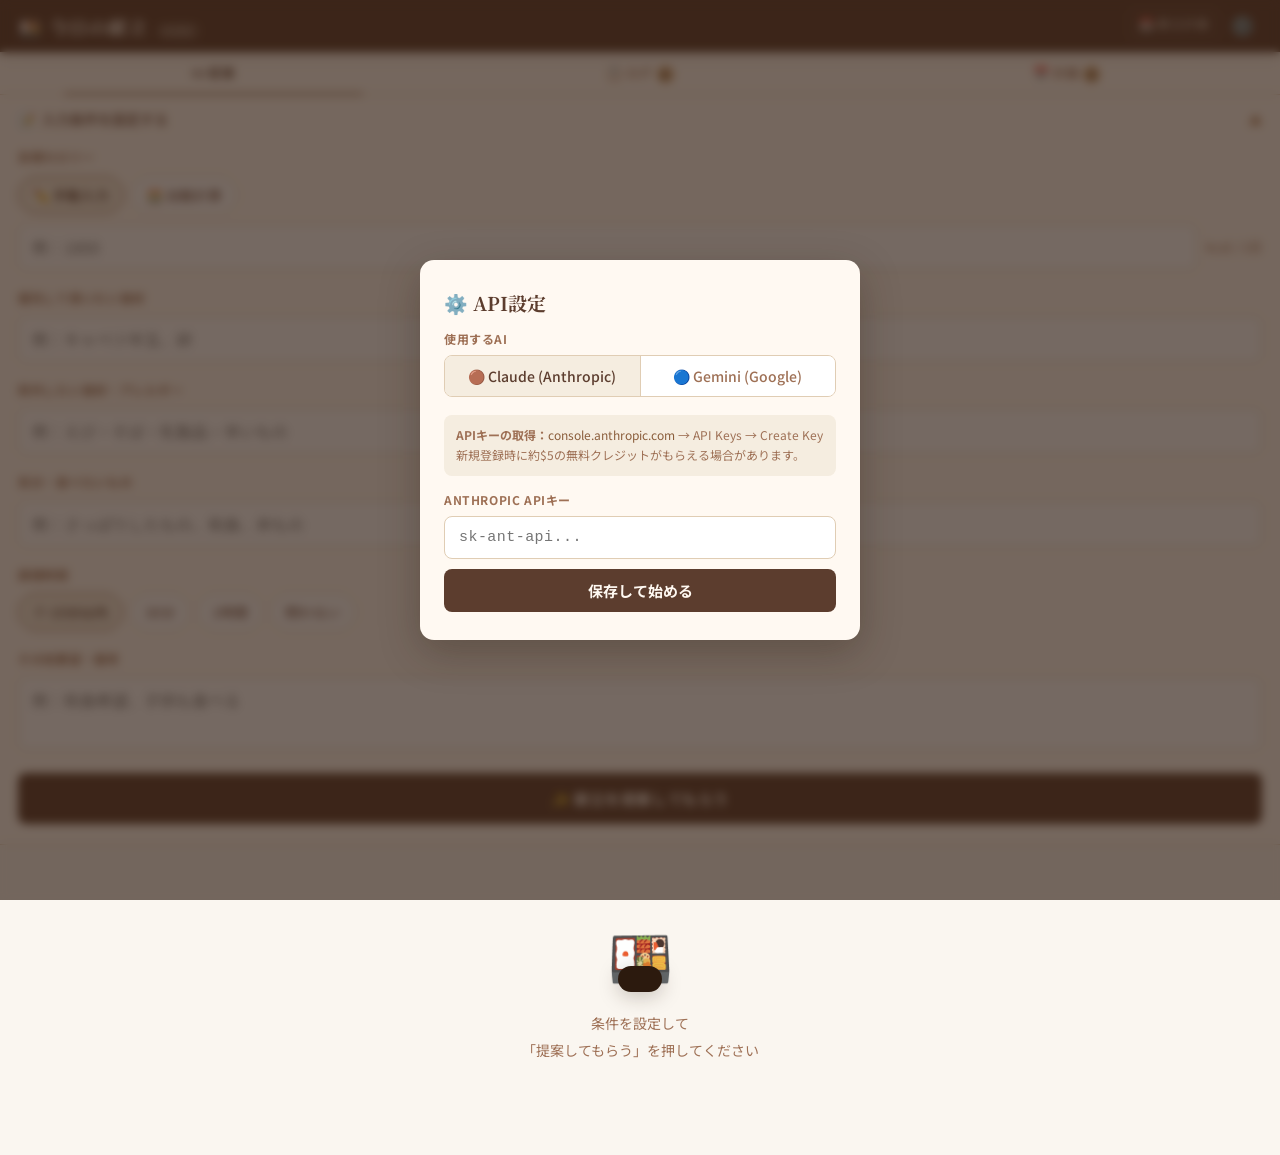
==== menu/index.html @ dd994c9d "Add files via upload" ====
<!DOCTYPE html>
<html lang="ja">
<head>
<meta charset="UTF-8">
<meta name="viewport" content="width=device-width, initial-scale=1.0, viewport-fit=cover">
<meta name="mobile-web-app-capable" content="yes">
<meta name="apple-mobile-web-app-capable" content="yes">
<meta name="apple-mobile-web-app-status-bar-style" content="default">
<title>今日の献立 🍱</title>
<link rel="preconnect" href="https://fonts.googleapis.com">
<link href="https://fonts.googleapis.com/css2?family=Noto+Serif+JP:wght@400;500;600;700&family=Noto+Sans+JP:wght@400;500;700&display=swap" rel="stylesheet">
<style>
:root{
  --bg:#faf6f0;--card:#fff9f2;--border:#e0cdb4;
  --br1:#2c1a0e;--br2:#5c3d2e;--br3:#8b5e3c;--br4:#b07d54;--br5:#d4a97a;--br6:#e8d5b7;
  --cream:#f5ede0;--acc:#b5451b;--accl:#e07a5f;--grn:#4a7a55;--grnl:#d4edda;
  --txt:#2c1a0e;--txm:#6b4535;--txl:#9e7055;--shd:rgba(44,26,14,0.10);
  --r:14px;--rs:8px;
  --serif:'Noto Serif JP',serif;--sans:'Noto Sans JP',sans-serif;
}
*,*::before,*::after{box-sizing:border-box;margin:0;padding:0;-webkit-tap-highlight-color:transparent}
body{font-family:var(--sans);font-size:16px;line-height:1.6;background:var(--bg);color:var(--txt);min-height:100svh;overflow-x:hidden}
button{font-family:var(--sans);cursor:pointer}
input,textarea,select{font-family:var(--sans);font-size:16px}
textarea{resize:none}

/* ===== MODAL ===== */
.modal-overlay{position:fixed;inset:0;z-index:9999;background:rgba(44,26,14,.65);display:flex;align-items:center;justify-content:center;padding:20px;backdrop-filter:blur(5px);-webkit-backdrop-filter:blur(5px);animation:fadeIn .2s ease}
.modal-overlay.hidden{display:none}
.modal-box{background:var(--card);border-radius:var(--r);padding:28px 24px;width:100%;max-width:440px;box-shadow:0 12px 40px rgba(44,26,14,.3);animation:slideUp .25s ease}
.modal-box h2{font-family:var(--serif);font-size:19px;color:var(--br2);margin-bottom:10px}
.modal-box p{font-size:13px;color:var(--txl);line-height:1.75;margin-bottom:16px}
.modal-input{width:100%;padding:12px 14px;border:1.5px solid var(--border);border-radius:var(--rs);background:#fff;color:var(--txt);font-family:monospace;font-size:15px;letter-spacing:.03em;outline:none;margin-bottom:10px;transition:border-color .2s}
.modal-input:focus{border-color:var(--br4)}
.provider-tabs{display:flex;gap:0;border:1.5px solid var(--border);border-radius:var(--rs);overflow:hidden;margin-bottom:18px}
.provider-tab{flex:1;padding:10px 8px;font-size:14px;font-weight:500;background:#fff;border:none;color:var(--txl);transition:all .18s;display:flex;align-items:center;justify-content:center;gap:5px}
.provider-tab.active{background:var(--cream);color:var(--br2)}
.provider-tab:first-child{border-right:1.5px solid var(--border)}
.provider-hint{font-size:12px;color:var(--txl);margin-bottom:14px;line-height:1.7;padding:10px 12px;background:var(--cream);border-radius:var(--rs)}
.provider-hint a{color:var(--br3);text-decoration:none}
.modal-section-label{font-size:12px;font-weight:700;color:var(--txl);letter-spacing:.05em;text-transform:uppercase;margin-bottom:7px}

/* ===== HEADER ===== */
.app-header{background:var(--br2);color:#fff9f2;padding:0 18px;padding-top:env(safe-area-inset-top);height:calc(52px + env(safe-area-inset-top));display:flex;align-items:flex-end;justify-content:space-between;padding-bottom:12px;position:sticky;top:0;z-index:200;box-shadow:0 2px 14px rgba(44,26,14,.18)}
.header-left{display:flex;align-items:baseline;gap:8px}
.header-title{font-family:var(--serif);font-size:19px;font-weight:700;letter-spacing:.04em;line-height:1}
.provider-badge{font-size:10px;font-weight:600;padding:2px 7px;border-radius:10px;letter-spacing:.04em;line-height:1.4}
.provider-badge.anthropic{background:rgba(255,249,242,.18);color:rgba(255,249,242,.85)}
.provider-badge.gemini{background:rgba(100,180,255,.22);color:rgba(200,235,255,.95)}
.provider-badge.none{background:rgba(255,249,242,.1);color:rgba(255,249,242,.45)}
.icon-btn{background:none;border:none;color:rgba(255,249,242,.75);font-size:20px;padding:4px 7px;border-radius:6px;transition:all .15s;line-height:1}
.icon-btn:hover{color:#fff9f2;background:rgba(255,249,242,.12)}

/* ===== TABS ===== */
.tab-nav{display:flex;background:var(--card);border-bottom:1.5px solid var(--border);position:sticky;top:calc(52px + env(safe-area-inset-top));z-index:190}
.tab-btn{flex:1;background:none;border:none;padding:11px 6px;font-size:13px;font-weight:500;color:var(--txl);position:relative;transition:color .2s;letter-spacing:.02em}
.tab-btn.active{color:var(--br2)}
.tab-btn.active::after{content:'';position:absolute;bottom:-1.5px;left:15%;right:15%;height:2.5px;background:var(--br3);border-radius:2px}
.tab-badge{display:inline-flex;align-items:center;justify-content:center;background:var(--br5);color:var(--br1);font-size:10px;font-weight:700;min-width:17px;height:17px;border-radius:10px;padding:0 4px;margin-left:4px;vertical-align:middle}

/* ===== PAGE ===== */
.page{display:none}.page.active{display:block}

/* ===== INPUT PANEL ===== */
.input-panel{background:var(--card);border-bottom:1.5px solid var(--border)}
.input-toggle{display:flex;align-items:center;justify-content:space-between;padding:13px 18px;cursor:pointer;user-select:none;transition:background .15s}
.input-toggle:active{background:var(--cream)}
.input-toggle-label{font-size:14px;font-weight:500;color:var(--txm);display:flex;align-items:center;gap:7px}
.toggle-icon{color:var(--br4);font-size:13px;transition:transform .3s cubic-bezier(.4,0,.2,1)}
.toggle-icon.open{transform:rotate(180deg)}
.input-form{padding:4px 18px 20px;display:none}
.input-form.open{display:block}
.form-group{margin-bottom:18px}
.form-label{display:block;font-size:12px;font-weight:700;color:var(--txl);letter-spacing:.06em;text-transform:uppercase;margin-bottom:9px}
.pill-group{display:flex;flex-wrap:wrap;gap:7px}
.pill-item{position:relative}
.pill-item input[type=radio]{position:absolute;opacity:0;width:0}
.pill-item label{display:inline-flex;align-items:center;padding:7px 14px;border-radius:22px;border:1.5px solid var(--border);background:#fff;color:var(--txm);font-size:14px;cursor:pointer;transition:all .18s;user-select:none}
.pill-item input:checked+label{border-color:var(--br3);background:var(--cream);color:var(--br2);font-weight:500}
.auto-fields{display:none;flex-wrap:wrap;gap:8px;margin-top:11px}
.auto-fields.show{display:flex}
.auto-fields input,.auto-fields select{flex:1;min-width:90px;padding:9px 11px;border:1.5px solid var(--border);border-radius:var(--rs);background:#fff;color:var(--txt);outline:none;transition:border-color .2s}
.auto-fields input:focus,.auto-fields select:focus{border-color:var(--br4)}
.cal-result{width:100%;font-size:13px;color:var(--grn);font-weight:500;padding:2px 0}
.cal-manual-row{display:flex;align-items:center;gap:9px;margin-top:10px}
.cal-manual-row input{flex:1;padding:10px 13px;border:1.5px solid var(--border);border-radius:var(--rs);background:#fff;color:var(--txt);outline:none;font-family:var(--sans);transition:border-color .2s}
.cal-manual-row input:focus{border-color:var(--br4)}
.cal-manual-row span{font-size:13px;color:var(--txl);white-space:nowrap}
.text-input,.textarea-input{width:100%;padding:10px 13px;border:1.5px solid var(--border);border-radius:var(--rs);background:#fff;color:var(--txt);outline:none;transition:border-color .2s}
.text-input:focus,.textarea-input:focus{border-color:var(--br4)}
.textarea-input{line-height:1.6}
.suggest-btn{width:100%;padding:15px;background:var(--br2);color:#fff9f2;border:none;border-radius:var(--rs);font-size:15px;font-weight:700;letter-spacing:.04em;transition:all .2s;margin-top:6px}
.suggest-btn:active{transform:scale(.98);background:var(--br3)}
.suggest-btn:disabled{opacity:.5;transform:none;cursor:not-allowed}

/* 在庫エリア */
.inventory-panel{background:var(--cream);border-radius:var(--rs);padding:10px 13px;margin-top:10px}
.inventory-scroll{max-height:100px;overflow-y:auto;margin-top:6px}
.inventory-chips{display:flex;flex-wrap:wrap;gap:5px}
.inv-chip{font-size:12px;padding:3px 9px;background:#fff;border:1px solid var(--border);border-radius:14px;color:var(--txm)}
.inventory-none{font-size:13px;color:var(--txl)}

/* ===== RESULT ===== */
.result-area{padding:16px}
.empty-state{text-align:center;padding:52px 20px;color:var(--txl)}
.empty-state .eico{font-size:52px;margin-bottom:14px}
.empty-state p{font-size:14px;line-height:1.9}
.loading-wrap{background:var(--card);border-radius:var(--r);border:1.5px solid var(--border);padding:32px 20px;text-align:center}
.spinner{width:30px;height:30px;border:3px solid var(--border);border-top-color:var(--br4);border-radius:50%;animation:spin .75s linear infinite;margin:0 auto 14px}
@keyframes spin{to{transform:rotate(360deg)}}
.loading-text{font-size:14px;color:var(--txl)}
.error-box{background:#fdf0ed;border:1.5px solid var(--accl);border-radius:var(--r);padding:16px;font-size:13px;line-height:1.75;color:var(--acc);margin-bottom:12px}

/* ===== MEAL CARD ===== */
.meal-card{background:var(--card);border-radius:var(--r);border:1.5px solid var(--border);margin-bottom:12px;overflow:hidden;box-shadow:0 2px 10px var(--shd);animation:slideUp .3s ease both}
.meal-card:nth-child(1){animation-delay:.00s}.meal-card:nth-child(2){animation-delay:.06s}
.meal-card:nth-child(3){animation-delay:.12s}.meal-card:nth-child(4){animation-delay:.18s}
.meal-card:nth-child(5){animation-delay:.24s}
.meal-head{display:flex;align-items:center;padding:14px 16px;cursor:pointer;gap:10px;transition:background .15s}
.meal-head:active{background:var(--cream)}
.meal-title{font-family:var(--serif);font-size:16px;font-weight:700;color:var(--br2);flex:1;line-height:1.4}
.meal-badges{display:flex;gap:5px;align-items:center;flex-shrink:0}
.badge{font-size:11px;padding:2px 8px;border-radius:12px;background:var(--cream);color:var(--txl);white-space:nowrap}
.badge.cat{background:var(--br6);color:var(--br2)}
.chevron{color:var(--br4);font-size:13px;transition:transform .3s cubic-bezier(.4,0,.2,1);flex-shrink:0}
.chevron.open{transform:rotate(180deg)}
.meal-body{max-height:0;overflow:hidden;transition:max-height .4s cubic-bezier(.4,0,.2,1)}
.meal-body.open{max-height:1400px}
.meal-inner{padding:0 16px 16px;border-top:1px solid var(--border)}
.meal-cook{font-size:12px;color:var(--txl);margin-top:10px}
.meal-desc{font-size:14px;color:var(--txm);line-height:1.85;margin:12px 0 14px}
.sec-title{font-size:11px;font-weight:700;color:var(--txl);letter-spacing:.07em;text-transform:uppercase;margin-bottom:8px}
.chips{display:flex;flex-wrap:wrap;gap:6px;margin-bottom:14px}
.chip{font-size:12px;padding:4px 10px;background:var(--cream);border-radius:16px;color:var(--txm)}
.steps-list{margin-bottom:14px}
.step-row{display:flex;gap:11px;margin-bottom:9px;font-size:13px;line-height:1.75;color:var(--txm)}
.step-num{flex-shrink:0;width:21px;height:21px;background:var(--br4);color:#fff;border-radius:50%;display:flex;align-items:center;justify-content:center;font-size:11px;font-weight:700;margin-top:1px}
.save-btn{width:100%;padding:11px;border-radius:var(--rs);border:1.5px solid var(--br5);background:transparent;color:var(--br3);font-size:14px;font-weight:500;transition:all .2s}
.save-btn:hover{background:var(--cream)}
.save-btn.saved{background:#f0faf2;border-color:var(--grn);color:var(--grn);cursor:default}

/* ===== LOG PAGE ===== */
.log-toolbar{display:flex;align-items:center;justify-content:space-between;flex-wrap:wrap;gap:10px;padding:13px 16px;background:var(--card);border-bottom:1.5px solid var(--border)}
.log-count{font-size:13px;color:var(--txl);flex-shrink:0}
.toolbar-btns{display:flex;gap:7px;flex-wrap:wrap}
.toolbar-btn{padding:7px 13px;font-size:13px;border-radius:20px;border:1.5px solid var(--border);background:#fff;color:var(--txm);transition:all .18s;white-space:nowrap}
.toolbar-btn:hover{background:var(--cream)}
.toolbar-btn.danger{color:var(--acc);border-color:var(--accl)}
.toolbar-btn.danger:hover{background:#fdf0ed}
.search-bar{display:flex;align-items:center;gap:8px;padding:10px 16px;background:var(--card);border-bottom:1.5px solid var(--border)}
.search-wrap{flex:1;position:relative}
.search-input{width:100%;padding:9px 36px 9px 13px;border:1.5px solid var(--border);border-radius:22px;background:#fff;color:var(--txt);font-size:15px;outline:none;transition:border-color .2s;font-family:var(--sans)}
.search-input:focus{border-color:var(--br4)}
.search-clear{position:absolute;right:10px;top:50%;transform:translateY(-50%);background:none;border:none;color:var(--br5);font-size:17px;line-height:1;padding:2px;cursor:pointer;display:none}
.search-clear.show{display:block}
.search-hit{font-size:12px;color:var(--txl);white-space:nowrap;flex-shrink:0}
mark{background:#ffe08a;color:var(--br1);border-radius:2px;padding:0 1px}
.log-list{padding:14px 16px}
.log-empty{text-align:center;padding:52px 20px;color:var(--txl)}
.log-empty .eico{font-size:42px;margin-bottom:12px}
.log-empty p{font-size:14px;line-height:1.9}
.log-item{background:var(--card);border-radius:var(--r);border:1.5px solid var(--border);padding:13px 15px;margin-bottom:10px;display:flex;align-items:flex-start;gap:12px;box-shadow:0 1px 5px var(--shd);animation:slideUp .25s ease both}
.log-info{flex:1;min-width:0}
.log-name{font-family:var(--serif);font-size:15px;font-weight:700;color:var(--br2);margin-bottom:5px;white-space:nowrap;overflow:hidden;text-overflow:ellipsis}
.log-meta{display:flex;gap:8px;flex-wrap:wrap;font-size:12px;color:var(--txl)}
.log-del{flex-shrink:0;background:none;border:none;font-size:19px;color:var(--br5);padding:3px 5px;border-radius:5px;transition:color .2s;line-height:1}
.log-del:hover{color:var(--acc)}
.log-preview{font-size:12px;color:var(--txl);margin-top:5px;line-height:1.6}

/* ===== PLAN PAGE ===== */
.plan-section{padding:16px;border-bottom:1.5px solid var(--border)}
.plan-section-title{font-family:var(--serif);font-size:15px;font-weight:700;color:var(--br2);margin-bottom:12px;display:flex;align-items:center;gap:7px}

/* 選択UI */
.plan-search-bar{display:flex;align-items:center;gap:8px;margin-bottom:12px}
.plan-log-list{display:flex;flex-direction:column;gap:7px;max-height:280px;overflow-y:auto;padding-right:2px}
.plan-log-item{display:flex;align-items:center;gap:10px;padding:10px 13px;background:var(--card);border:1.5px solid var(--border);border-radius:var(--rs);cursor:pointer;transition:all .18s;user-select:none}
.plan-log-item:hover{background:var(--cream)}
.plan-log-item.selected{border-color:var(--br3);background:var(--cream)}
.plan-log-check{width:20px;height:20px;border-radius:50%;border:2px solid var(--br5);background:#fff;display:flex;align-items:center;justify-content:center;flex-shrink:0;font-size:11px;transition:all .18s;color:transparent}
.plan-log-item.selected .plan-log-check{background:var(--br3);border-color:var(--br3);color:#fff}
.plan-log-name{font-family:var(--serif);font-size:14px;font-weight:600;color:var(--br2);flex:1;min-width:0;white-space:nowrap;overflow:hidden;text-overflow:ellipsis}
.plan-log-meta{font-size:11px;color:var(--txl)}

/* 選択済みチップ */
.plan-selected-area{min-height:44px;display:flex;flex-wrap:wrap;gap:7px;align-items:flex-start}
.plan-chip{display:inline-flex;align-items:center;gap:5px;padding:6px 12px;background:var(--br6);border-radius:20px;font-size:13px;font-weight:500;color:var(--br2);animation:slideUp .2s ease}
.plan-chip-del{background:none;border:none;color:var(--br4);font-size:15px;line-height:1;padding:0;cursor:pointer;transition:color .15s}
.plan-chip-del:hover{color:var(--acc)}

/* 集約材料 */
.ingr-grid{display:flex;flex-wrap:wrap;gap:6px}
.ingr-chip{font-size:13px;padding:5px 12px;background:var(--grnl);border-radius:16px;color:var(--grn);font-weight:500}
.ingr-empty{font-size:13px;color:var(--txl)}

/* 送るボタン */
.plan-send-btn{width:100%;padding:15px;background:var(--grn);color:#fff;border:none;border-radius:var(--rs);font-size:15px;font-weight:700;letter-spacing:.04em;transition:all .2s}
.plan-send-btn:active{transform:scale(.98);opacity:.85}
.plan-send-btn:disabled{opacity:.4;cursor:not-allowed;transform:none}
.plan-status{font-size:12px;color:var(--txl);text-align:center;margin-top:10px;min-height:18px}
.plan-status.ok{color:var(--grn);font-weight:500}

/* ===== TOAST ===== */
.toast{position:fixed;bottom:calc(28px + env(safe-area-inset-bottom));left:50%;transform:translateX(-50%) translateY(120px);background:var(--br1);color:#fff9f2;padding:13px 22px;border-radius:16px;font-size:14px;font-weight:500;z-index:9000;white-space:pre-wrap;word-break:break-all;max-width:92vw;text-align:center;box-shadow:0 4px 20px rgba(44,26,14,.25);transition:transform .32s cubic-bezier(.4,0,.2,1);pointer-events:none;line-height:1.6}
.toast.visible{transform:translateX(-50%) translateY(0)}
.toast.error{background:var(--acc)}
.toast.success{background:var(--grn)}

.btn-primary{display:inline-flex;align-items:center;justify-content:center;padding:11px 22px;background:var(--br2);color:#fff9f2;border:none;border-radius:var(--rs);font-size:15px;font-weight:700;transition:background .2s;width:100%}
.btn-primary:hover{background:var(--br3)}

@keyframes fadeIn{from{opacity:0}to{opacity:1}}
@keyframes slideUp{from{opacity:0;transform:translateY(12px)}to{opacity:1;transform:translateY(0)}}
.bottom-space{height:calc(24px + env(safe-area-inset-bottom))}
::-webkit-scrollbar{width:4px}::-webkit-scrollbar-track{background:transparent}::-webkit-scrollbar-thumb{background:var(--br6);border-radius:4px}
</style>
</head>
<body>

<!-- ===== API KEY MODAL ===== -->
<div class="modal-overlay hidden" id="apiModal">
  <div class="modal-box">
    <h2>⚙️ API設定</h2>
    <div class="modal-section-label">使用するAI</div>
    <div class="provider-tabs">
      <button class="provider-tab active" id="ptab-anthropic" onclick="selectProvider('anthropic')">🟤 Claude (Anthropic)</button>
      <button class="provider-tab" id="ptab-gemini" onclick="selectProvider('gemini')">🔵 Gemini (Google)</button>
    </div>
    <div id="panel-anthropic">
      <div class="provider-hint"><b>APIキーの取得：</b><a href="https://console.anthropic.com" target="_blank">console.anthropic.com</a> → API Keys → Create Key<br>新規登録時に約$5の無料クレジットがもらえる場合があります。</div>
      <div class="modal-section-label">Anthropic APIキー</div>
      <input type="password" class="modal-input" id="keyInputAnthropic" placeholder="sk-ant-api..." autocomplete="off" spellcheck="false">
    </div>
    <div id="panel-gemini" style="display:none">
      <div class="provider-hint"><b>APIキーの取得：</b><a href="https://aistudio.google.com/apikey" target="_blank">aistudio.google.com/apikey</a> → Create API key in <b>new project</b><br>無料枠対象：Gemini 3.1 Flash-Lite / 2.5 Flash など</div>
      <div class="modal-section-label">Gemini APIキー</div>
      <input type="password" class="modal-input" id="keyInputGemini" placeholder="AIza..." autocomplete="off" spellcheck="false">
      <div class="modal-section-label" style="margin-top:4px">使用モデル</div>
      <select class="modal-input" id="geminiModel" style="font-family:var(--sans);margin-bottom:14px">
        <option value="gemini-3.1-flash-lite">Gemini 3.1 Flash-Lite（推奨・無料枠・高速）</option>
        <option value="gemini-2.5-flash">Gemini 2.5 Flash（無料枠あり）</option>
        <option value="gemini-2.5-flash-lite">Gemini 2.5 Flash-Lite（無料枠あり・軽量）</option>
      </select>
    </div>
    <button class="btn-primary" onclick="saveSettings()">保存して始める</button>
  </div>
</div>

<!-- ===== HEADER ===== -->
<header class="app-header">
  <div class="header-left">
    <div class="header-title">🍱 今日の献立</div>
    <span class="provider-badge none" id="providerBadge">未設定</span>
  </div>
  <div style="display:flex;align-items:center;gap:4px">
    <a href="../mealplan.html" style="color:rgba(255,249,242,.75);font-size:13px;text-decoration:none;padding:4px 9px;border-radius:6px;border:1px solid rgba(255,249,242,.25);transition:all .15s;white-space:nowrap" onmouseover="this.style.background='rgba(255,249,242,.12)'" onmouseout="this.style.background=''" >📅 献立計画</a>
    <button class="icon-btn" onclick="openSettings()" title="API設定">⚙️</button>
  </div>
</header>

<!-- ===== TABS ===== -->
<nav class="tab-nav">
  <button class="tab-btn active" id="tab-suggest" onclick="switchTab('suggest')">🍽 提案</button>
  <button class="tab-btn" id="tab-log" onclick="switchTab('log')">📋 ログ<span class="tab-badge" id="logBadge">0</span></button>
  <button class="tab-btn" id="tab-plan" onclick="switchTab('plan')">📅 計画<span class="tab-badge" id="planBadge">0</span></button>
</nav>

<!-- ===== 提案ページ ===== -->
<div class="page active" id="page-suggest">
  <div class="input-panel">
    <div class="input-toggle" onclick="toggleForm()">
      <div class="input-toggle-label"><span>📝</span><span>入力条件を設定する</span></div>
      <span class="toggle-icon" id="toggleIcon">▼</span>
    </div>
    <div class="input-form" id="inputForm">

      <div class="form-group">
        <label class="form-label">目標カロリー</label>
        <div class="pill-group">
          <div class="pill-item"><input type="radio" name="calMode" id="calManual" value="manual" checked onchange="onCalModeChange()"><label for="calManual">✏️ 手動入力</label></div>
          <div class="pill-item"><input type="radio" name="calMode" id="calAuto" value="auto" onchange="onCalModeChange()"><label for="calAuto">🧮 自動計算</label></div>
        </div>
        <div id="calManualArea">
          <div class="cal-manual-row">
            <input type="number" id="manualCal" placeholder="例：1800" min="500" max="6000">
            <span>kcal / 1日</span>
          </div>
        </div>
        <div class="auto-fields" id="calAutoArea">
          <input type="number" id="weight" placeholder="体重 (kg)" min="30" max="250">
          <input type="number" id="height" placeholder="身長 (cm)" min="100" max="250">
          <select id="activity">
            <option value="1.2">ほぼ座り仕事</option>
            <option value="1.375">軽い運動あり</option>
            <option value="1.55" selected>適度な運動</option>
            <option value="1.725">活発に運動</option>
            <option value="1.9">激しい運動</option>
          </select>
          <div class="cal-result" id="calResult"></div>
        </div>
      </div>

      <!-- 在庫食材エリア -->
      <div class="form-group" id="inventoryGroup" style="display:none">
        <div style="display:flex;align-items:center;gap:8px;margin-bottom:9px;flex-wrap:wrap">
          <span class="form-label" style="margin-bottom:0">現在の在庫食材</span>
          <span id="inventoryUpdatedAt" style="font-size:11px;color:var(--txl);flex:1"></span>
          <button onclick="refreshInventory()" style="background:none;border:1.5px solid var(--border);border-radius:16px;padding:3px 10px;font-size:12px;color:var(--txm);cursor:pointer">🔄 更新</button>
        </div>
        <div class="inventory-panel">
          <div class="inventory-scroll">
            <div class="inventory-chips" id="inventoryChips"></div>
          </div>
        </div>
      </div>

      <div class="form-group">
        <label class="form-label" for="priorityIngr">優先して使いたい食材</label>
        <input type="text" id="priorityIngr" class="text-input" placeholder="例：キャベツ半玉、卵">
      </div>

      <div class="form-group">
        <label class="form-label" for="exclude">除外したい食材・アレルギー</label>
        <input type="text" id="exclude" class="text-input" placeholder="例：えび・そば・乳製品・辛いもの">
      </div>

      <div class="form-group">
        <label class="form-label" for="mood">気分・食べたいもの</label>
        <input type="text" id="mood" class="text-input" placeholder="例：さっぱりしたもの、和食、丼もの">
      </div>

      <div class="form-group">
        <label class="form-label">調理時間</label>
        <div class="pill-group">
          <div class="pill-item"><input type="radio" name="cookTime" id="t15" value="15分以内" checked><label for="t15">⏱ 15分以内</label></div>
          <div class="pill-item"><input type="radio" name="cookTime" id="t30" value="30分程度"><label for="t30">30分</label></div>
          <div class="pill-item"><input type="radio" name="cookTime" id="t60" value="1時間程度"><label for="t60">1時間</label></div>
          <div class="pill-item"><input type="radio" name="cookTime" id="tAny" value="問わない"><label for="tAny">問わない</label></div>
        </div>
      </div>

      <div class="form-group" style="margin-bottom:10px">
        <label class="form-label" for="notes">その他要望・備考</label>
        <textarea id="notes" class="textarea-input" rows="2" placeholder="例：和食希望、子供も食べる"></textarea>
      </div>

      <button class="suggest-btn" id="suggestBtn" onclick="getSuggestion()">✨ 献立を提案してもらう</button>
    </div>
  </div>

  <div class="result-area" id="resultArea">
    <div class="empty-state"><div class="eico">🍱</div><p>条件を設定して<br>「提案してもらう」を押してください</p></div>
  </div>
  <div class="bottom-space"></div>
</div>

<!-- ===== ログページ ===== -->
<div class="page" id="page-log">
  <div class="log-toolbar">
    <span class="log-count" id="logCountLabel">0 件保存済み</span>
    <div class="toolbar-btns">
      <button class="toolbar-btn" onclick="triggerImport()">📥 インポート</button>
      <button class="toolbar-btn" onclick="exportLogs()">📤 HTML</button>
      <button class="toolbar-btn" onclick="exportJson()">📤 JSON</button>
      <button class="toolbar-btn danger" onclick="clearAllLogs()">🗑 全削除</button>
    </div>
  </div>
  <div class="search-bar">
    <div class="search-wrap">
      <input type="search" class="search-input" id="logSearch" placeholder="🔍 料理名・材料・作り方で検索" oninput="onSearch()" autocomplete="off" spellcheck="false">
      <button class="search-clear" id="searchClear" onclick="clearSearch()">✕</button>
    </div>
    <span class="search-hit" id="searchHit"></span>
  </div>
  <div class="log-list" id="logList"></div>
  <div class="bottom-space"></div>
</div>

<!-- ===== 計画ページ ===== -->
<div class="page" id="page-plan">

  <!-- ① ログから献立を選ぶ -->
  <div class="plan-section">
    <div class="plan-section-title">📖 献立を選ぶ</div>
    <div class="plan-search-bar">
      <div class="search-wrap" style="flex:1">
        <input type="search" class="search-input" id="planSearch" placeholder="🔍 献立名で絞り込む" oninput="renderPlanLogList()" autocomplete="off" spellcheck="false">
        <button class="search-clear" id="planSearchClear" onclick="clearPlanSearch()">✕</button>
      </div>
    </div>
    <div class="plan-log-list" id="planLogList">
      <div class="log-empty" style="padding:20px 0"><div class="eico" style="font-size:30px">📋</div><p style="font-size:13px">ログに献立を保存すると<br>ここに表示されます</p></div>
    </div>
  </div>

  <!-- ② 選択中の献立 -->
  <div class="plan-section">
    <div class="plan-section-title">✅ 今週の計画 <span class="tab-badge" id="selectedBadge" style="background:var(--br3);color:#fff">0</span></div>
    <div class="plan-selected-area" id="planSelectedArea">
      <span style="font-size:13px;color:var(--txl)">上のリストから献立を選んでください</span>
    </div>
  </div>

  <!-- ③ 集約材料 -->
  <div class="plan-section">
    <div class="plan-section-title">🥕 必要な材料（集約）</div>
    <div class="ingr-grid" id="planIngrGrid">
      <span class="ingr-empty">献立を選ぶと材料が表示されます</span>
    </div>
  </div>

  <!-- ④ 送るボタン -->
  <div class="plan-section" style="border-bottom:none">
    <button class="plan-send-btn" id="planSendBtn" onclick="sendPlanToFoodApp()" disabled>📤 食材アプリへ送る</button>
    <div class="plan-status" id="planStatus"></div>
  </div>

  <div class="bottom-space"></div>
</div>

<input type="file" id="importInput" accept=".html" style="display:none" onchange="handleImport(this)">
<div class="toast" id="toast"></div>

<script>
/* ===== STATE ===== */
var provider = 'anthropic';
var keys = { anthropic: '', gemini: '' };
var logs = [], currentMeals = [], formOpen = false;
var planSelected = []; // { id, name, ingredients[] }

/* ===== INIT ===== */
function init() {
  provider = localStorage.getItem('menuProvider') || 'anthropic';
  keys.anthropic = localStorage.getItem('menuKeyAnthropic') || '';
  keys.gemini    = localStorage.getItem('menuKeyGemini')    || '';
  document.getElementById('geminiModel').value = localStorage.getItem('menuGeminiModel') || 'gemini-3.1-flash-lite';
  logs = JSON.parse(localStorage.getItem('menuAppLogs') || '[]');

  // 計画の復元
  var savedPlan = localStorage.getItem('menuAppPlan');
  if (savedPlan) {
    try { planSelected = JSON.parse(savedPlan); } catch(e) { planSelected = []; }
  }

  updateProviderBadge();
  updateBadge();
  updatePlanBadge();
  renderLogs();
  toggleForm(true);
  loadInventory();

  if (!keys[provider]) showApiModal();

  ['weight','height','activity'].forEach(function(id){
    document.getElementById(id).addEventListener('input', calcTDEE);
  });
}

/* ===== MODAL ===== */
function showApiModal() {
  document.getElementById('apiModal').classList.remove('hidden');
  selectProvider(provider, true);
}
function openSettings() { showApiModal(); }

function selectProvider(p, silent) {
  provider = p;
  document.getElementById('ptab-anthropic').classList.toggle('active', p==='anthropic');
  document.getElementById('ptab-gemini').classList.toggle('active', p==='gemini');
  document.getElementById('panel-anthropic').style.display = p==='anthropic' ? '' : 'none';
  document.getElementById('panel-gemini').style.display    = p==='gemini'    ? '' : 'none';
  document.getElementById('keyInputAnthropic').value = keys.anthropic;
  document.getElementById('keyInputGemini').value    = keys.gemini;
  document.getElementById('geminiModel').value = localStorage.getItem('menuGeminiModel') || 'gemini-3.1-flash-lite';
  if (!silent) localStorage.setItem('menuProvider', p);
}

function saveSettings() {
  var inputEl = provider==='anthropic' ? document.getElementById('keyInputAnthropic') : document.getElementById('keyInputGemini');
  var v = inputEl.value.trim();
  if (!v) { showToast('APIキーを入力してください','error'); return; }
  if (provider==='anthropic' && !v.startsWith('sk-')) { showToast('AnthropicキーはSK-から始まります','error'); return; }
  if (provider==='gemini' && v.length < 20) { showToast('GeminiキーはAI Studioで発行したものを貼り付けてください','error'); return; }
  keys[provider] = v;
  localStorage.setItem('menuProvider', provider);
  localStorage.setItem('menuKeyAnthropic', keys.anthropic);
  localStorage.setItem('menuKeyGemini',    keys.gemini);
  localStorage.setItem('menuGeminiModel',  document.getElementById('geminiModel').value);
  document.getElementById('apiModal').classList.add('hidden');
  updateProviderBadge();
  showToast('設定を保存しました','success');
}
document.getElementById('apiModal').addEventListener('click', function(e){
  if (e.target===this && keys[provider]) this.classList.add('hidden');
});

/* ===== PROVIDER BADGE ===== */
function updateProviderBadge() {
  var badge = document.getElementById('providerBadge');
  if (provider==='anthropic' && keys.anthropic) {
    badge.textContent='Claude'; badge.className='provider-badge anthropic';
  } else if (provider==='gemini' && keys.gemini) {
    badge.textContent='Gemini'; badge.className='provider-badge gemini';
  } else {
    badge.textContent='未設定'; badge.className='provider-badge none';
  }
}

/* ===== TABS ===== */
function switchTab(tab) {
  ['suggest','log','plan'].forEach(function(t){
    document.getElementById('tab-'+t).classList.toggle('active', t===tab);
    document.getElementById('page-'+t).classList.toggle('active', t===tab);
  });
  if (tab==='log') renderLogs();
  if (tab==='plan') renderPlanPage();
}

/* ===== FORM TOGGLE ===== */
function toggleForm(force) {
  formOpen = (force!==undefined) ? force : !formOpen;
  document.getElementById('inputForm').classList.toggle('open', formOpen);
  document.getElementById('toggleIcon').classList.toggle('open', formOpen);
}

/* ===== INVENTORY ===== */
function readInventory() {
  // 配列・オブジェクト両形式に対応。{ ingredients:[], updatedAt:'' } または [] を返す
  var raw = localStorage.getItem('foodInventoryForMenu');
  if (!raw) return { ingredients: [], updatedAt: null };
  try {
    var parsed = JSON.parse(raw);
    if (Array.isArray(parsed)) {
      return { ingredients: parsed, updatedAt: null };
    }
    if (parsed && Array.isArray(parsed.ingredients)) {
      return { ingredients: parsed.ingredients, updatedAt: parsed.updatedAt || null };
    }
  } catch(e) {}
  return { ingredients: [], updatedAt: null };
}

function loadInventory() {
  var inv = readInventory();
  var group = document.getElementById('inventoryGroup');
  var chips  = document.getElementById('inventoryChips');
  var updatedEl = document.getElementById('inventoryUpdatedAt');
  if (inv.ingredients.length > 0) {
    group.style.display = '';
    if (inv.updatedAt) {
      var d = new Date(inv.updatedAt);
      updatedEl.textContent = '在庫更新：'
        + d.getFullYear() + '/' + String(d.getMonth()+1).padStart(2,'0') + '/' + String(d.getDate()).padStart(2,'0')
        + ' ' + String(d.getHours()).padStart(2,'0') + ':' + String(d.getMinutes()).padStart(2,'0');
    } else {
      updatedEl.textContent = '';
    }
    chips.innerHTML = inv.ingredients.map(function(x){ return '<span class="inv-chip">'+esc(x)+'</span>'; }).join('');
  } else {
    group.style.display = 'none';
  }
}

function refreshInventory() {
  loadInventory();
  showToast('在庫一覧を更新しました', 'success');
}

/* ===== CALORIE ===== */
function onCalModeChange() {
  var isAuto = document.querySelector('input[name="calMode"]:checked').value==='auto';
  document.getElementById('calManualArea').style.display = isAuto ? 'none' : 'block';
  document.getElementById('calAutoArea').classList.toggle('show', isAuto);
  if (isAuto) calcTDEE();
}
function calcTDEE() {
  var w=parseFloat(document.getElementById('weight').value);
  var h=parseFloat(document.getElementById('height').value);
  var a=parseFloat(document.getElementById('activity').value);
  var el=document.getElementById('calResult');
  if(w&&h){var bmr=10*w+6.25*h-5*35+5;var tdee=Math.round(bmr*a);el.textContent='推定消費カロリー：約 '+tdee.toLocaleString()+' kcal / 日';el.dataset.tdee=tdee;}
  else{el.textContent='';delete el.dataset.tdee;}
}
function getCalorieInfo() {
  var mode=document.querySelector('input[name="calMode"]:checked').value;
  if(mode==='manual'){var v=document.getElementById('manualCal').value;return v?v+' kcal / 1日':'指定なし';}
  else{var v=document.getElementById('calResult').dataset.tdee;return v?'約 '+v+' kcal / 1日（自動計算）':'指定なし';}
}

/* ===== BUILD PROMPT ===== */
function buildPrompt() {
  var calorie   = getCalorieInfo();
  var priority  = document.getElementById('priorityIngr').value.trim();
  var exclude   = document.getElementById('exclude').value.trim();
  var mood      = document.getElementById('mood').value.trim();
  var cookTime  = document.querySelector('input[name="cookTime"]:checked').value;
  var notes     = document.getElementById('notes').value.trim();

  var inv = ingrNames(readInventory().ingredients);

  return 'あなたはプロの栄養士です。以下の条件で本日の献立を3〜5品提案してください。\n\n【条件】\n- 目標カロリー: '+calorie+'\n'
    +(inv.length?'- 現在の在庫食材: '+inv.join('、')+'\n':'')
    +(priority?'- 優先して使いたい食材: '+priority+'\n':'')
    +(exclude?'- 除外・アレルギー: '+exclude+'\n':'')
    +(mood?'- 気分・希望: '+mood+'\n':'')
    +'- 調理時間: '+cookTime+'\n'
    +(notes?'- その他要望: '+notes+'\n':'')
    +'\n必ず以下のJSON形式のみで出力してください（説明文・Markdownコードブロック不要）：\n{"meals":[{"name":"料理名","category":"朝食/昼食/夕食/おやつ","calories":数値,"cookTime":"XX分","description":"2〜3文の説明","ingredients":[{"name":"材料名","amount":"分量"}],"steps":["手順1","手順2"]}]}';
}

/* ===== API: ANTHROPIC ===== */
async function callAnthropic(prompt) {
  var res = await fetch('https://api.anthropic.com/v1/messages',{
    method:'POST',
    headers:{'Content-Type':'application/json','x-api-key':keys.anthropic,'anthropic-version':'2023-06-01','anthropic-dangerous-direct-browser-access':'true'},
    body:JSON.stringify({model:'claude-haiku-4-5-20251001',max_tokens:2400,messages:[{role:'user',content:prompt}]})
  });
  if(!res.ok){var err=await res.json().catch(function(){return{};});var msg=(err&&err.error&&err.error.message)||'';
    if(res.status===401)throw new Error('APIキーが無効です。⚙️ から再設定してください。');
    if(res.status===429||msg.includes('credit')||msg.includes('quota'))throw new Error('クレジット残量不足またはレート制限です。');
    throw new Error('Anthropic APIエラー ('+res.status+')'+(msg?': '+msg:''));}
  var data=await res.json();
  return data.content.filter(function(c){return c.type==='text';}).map(function(c){return c.text;}).join('');
}

/* ===== API: GEMINI ===== */
async function callGemini(prompt) {
  var model=localStorage.getItem('menuGeminiModel')||'gemini-3.1-flash-lite';
  var url='https://generativelanguage.googleapis.com/v1beta/models/'+model+':generateContent?key='+keys.gemini;
  var res=await fetch(url,{method:'POST',headers:{'Content-Type':'application/json'},body:JSON.stringify({contents:[{parts:[{text:prompt}]}],generationConfig:{maxOutputTokens:2400,temperature:0.7}})});
  var data=await res.json().catch(function(){return{};});
  if(!res.ok){var msg=(data&&data.error&&data.error.message)||JSON.stringify(data);
    if(res.status===400)throw new Error('Gemini 400エラー: '+msg);
    if(res.status===403)throw new Error('Gemini 403エラー（キー無効の可能性）: '+msg);
    if(res.status===429)throw new Error('Gemini 429エラー（レート制限）: '+msg);
    throw new Error('Gemini APIエラー ('+res.status+'): '+msg);}
  var cands=data.candidates;
  if(!cands||!cands[0])throw new Error('Geminiから応答なし。レスポンス: '+JSON.stringify(data).slice(0,200));
  return cands[0].content.parts.map(function(p){return p.text||'';}).join('');
}

/* ===== GET SUGGESTION ===== */
async function getSuggestion() {
  if(!keys[provider]){showApiModal();return;}
  var btn=document.getElementById('suggestBtn');
  btn.disabled=true;btn.textContent='⏳ 考え中...';
  document.getElementById('resultArea').innerHTML='<div class="loading-wrap"><div class="spinner"></div><div class="loading-text">献立を考えています…</div></div>';
  try {
    var rawText = provider==='gemini' ? await callGemini(buildPrompt()) : await callAnthropic(buildPrompt());
    var clean=rawText.replace(/```json\s*/g,'').replace(/```\s*/g,'').trim();
    var parsed=JSON.parse(clean);
    currentMeals=parsed.meals||[];
    if(currentMeals.length===0)throw new Error('提案が取得できませんでした。もう一度お試しください。');
    renderMeals();toggleForm(false);
  } catch(e) {
    document.getElementById('resultArea').innerHTML='<div class="error-box">⚠️ '+esc(e.message)+'</div>';
    showToast(e.message,'error');
  } finally {
    btn.disabled=false;btn.textContent='✨ 献立を提案してもらう';
  }
}

/* ===== RENDER MEALS ===== */
function renderMeals() {
  var area=document.getElementById('resultArea');area.innerHTML='';
  currentMeals.forEach(function(m,i){
    var isSaved=logs.some(function(l){return l.mealRef===makeMealRef(m);});
    var card=document.createElement('div');card.className='meal-card';
    card.innerHTML='<div class="meal-head" onclick="toggleCard('+i+')">'
      +'<div class="meal-title">'+esc(m.name)+'</div>'
      +'<div class="meal-badges">'+(m.category?'<span class="badge cat">'+esc(m.category)+'</span>':'')+(m.calories?'<span class="badge">'+m.calories+'kcal</span>':'')+'</div>'
      +'<span class="chevron" id="chev-'+i+'">▼</span></div>'
      +'<div class="meal-body" id="mbody-'+i+'"><div class="meal-inner">'
      +(m.cookTime?'<div class="meal-cook">⏱ '+esc(m.cookTime)+'</div>':'')
      +'<p class="meal-desc">'+esc(m.description||'')+'</p>'
      +(m.ingredients&&m.ingredients.length?'<div class="sec-title">材料</div><div class="chips">'+m.ingredients.map(function(x){return'<span class="chip">'+esc(ingrLabel(x))+'</span>';}).join('')+'</div>':'')
      +(m.steps&&m.steps.length?'<div class="sec-title">作り方</div><div class="steps-list">'+m.steps.map(function(s,si){return'<div class="step-row"><div class="step-num">'+(si+1)+'</div><div>'+esc(s)+'</div></div>';}).join('')+'</div>':'')
      +'<button class="save-btn'+(isSaved?' saved':'')+(isSaved?'" onclick=""':'" onclick="saveMeal('+i+')"')+'>'+(isSaved?'✓ 保存済み':'📌 ログに保存')+'</button>'
      +'</div></div>';
    area.appendChild(card);
  });
}
function toggleCard(i){var body=document.getElementById('mbody-'+i);var chev=document.getElementById('chev-'+i);chev.classList.toggle('open',body.classList.toggle('open'));}
function makeMealRef(m){return m.name+'|'+m.category+'|'+m.calories;}

/* ===== SAVE MEAL ===== */
function saveMeal(i) {
  var m=currentMeals[i];if(!m)return;
  var entry={id:Date.now()+'_'+Math.random().toString(36).slice(2,6),mealRef:makeMealRef(m),
    name:m.name,category:m.category||'',calories:m.calories||'',cookTime:m.cookTime||'',
    description:m.description||'',ingredients:m.ingredients||[],steps:m.steps||[],savedAt:new Date().toISOString()};
  logs.unshift(entry);persistLogs();updateBadge();
  var btn=document.getElementById('mbody-'+i).querySelector('.save-btn');
  if(btn){btn.textContent='✓ 保存済み';btn.classList.add('saved');btn.onclick=null;}
  showToast('「'+m.name+'」を保存しました','success');
}

/* ===== LOG ===== */
function persistLogs(){localStorage.setItem('menuAppLogs',JSON.stringify(logs));}
function updateBadge(){
  document.getElementById('logBadge').textContent=logs.length;
  document.getElementById('logCountLabel').textContent=logs.length+' 件保存済み';
}

var searchQuery='';
function onSearch(){
  var input=document.getElementById('logSearch');
  searchQuery=input.value.trim();
  document.getElementById('searchClear').classList.toggle('show',searchQuery.length>0);
  renderLogs();
}
function clearSearch(){
  document.getElementById('logSearch').value='';searchQuery='';
  document.getElementById('searchClear').classList.remove('show');
  document.getElementById('searchHit').textContent='';renderLogs();
}
function highlight(str,query){
  if(!query||!str)return esc(str);
  var escaped=esc(str);
  var eq=query.replace(/[.*+?^${}()|[\]\\]/g,'\\$&');
  return escaped.replace(new RegExp('('+eq+')','gi'),'<mark>$1</mark>');
}
function matchesSearch(entry,q){
  if(!q)return true;var lower=q.toLowerCase();
  if((entry.name||'').toLowerCase().includes(lower))return true;
  if((entry.category||'').toLowerCase().includes(lower))return true;
  if((entry.description||'').toLowerCase().includes(lower))return true;
  if((entry.cookTime||'').toLowerCase().includes(lower))return true;
  if(entry.ingredients&&entry.ingredients.some(function(x){return ingrName(x).toLowerCase().includes(lower);}))return true;
  if(entry.steps&&entry.steps.some(function(x){return x.toLowerCase().includes(lower);}))return true;
  return false;
}
function renderLogs(){
  updateBadge();
  var list=document.getElementById('logList');var q=searchQuery;
  var filtered=logs.filter(function(e){return matchesSearch(e,q);});
  var hitEl=document.getElementById('searchHit');
  hitEl.textContent=q?filtered.length+'件ヒット':'';
  if(logs.length===0){list.innerHTML='<div class="log-empty"><div class="eico">📋</div><p>まだ保存した献立はありません。<br>提案画面から「ログに保存」してください。</p></div>';return;}
  if(filtered.length===0){list.innerHTML='<div class="log-empty"><div class="eico">🔍</div><p>「'+esc(q)+'」に一致する献立が<br>見つかりませんでした。</p></div>';return;}
  list.innerHTML='';
  filtered.forEach(function(entry, fi){
    var realIdx=logs.indexOf(entry);
    var d=new Date(entry.savedAt);
    var ds=d.getFullYear()+'/'+(String(d.getMonth()+1).padStart(2,'0'))+'/'+String(d.getDate()).padStart(2,'0');
    var cardId='lcard-'+realIdx;

    var card=document.createElement('div');
    card.className='meal-card';
    card.style.animationDelay=(fi*0.05)+'s';

    // 材料HTML
    var ingrHtml='';
    if(entry.ingredients&&entry.ingredients.length){
      ingrHtml='<div class="sec-title">材料</div><div class="chips">'
        +entry.ingredients.map(function(x){return'<span class="chip">'+highlight(ingrLabel(x),q)+'</span>';}).join('')
        +'</div>';
    }
    // 手順HTML
    var stepsHtml='';
    if(entry.steps&&entry.steps.length){
      stepsHtml='<div class="sec-title">作り方</div><div class="steps-list">'
        +entry.steps.map(function(s,si){
          return'<div class="step-row"><div class="step-num">'+(si+1)+'</div><div>'+highlight(esc(s),q)+'</div></div>';
        }).join('')
        +'</div>';
    }

    card.innerHTML=
      '<div class="meal-head" onclick="toggleLogCard(\''+cardId+'\')">'
        +'<div class="meal-title">'+highlight(entry.name,q)+'</div>'
        +'<div class="meal-badges">'
          +(entry.category?'<span class="badge cat">'+esc(entry.category)+'</span>':'')
          +(entry.calories?'<span class="badge">'+entry.calories+'kcal</span>':'')
          +(entry.cookTime?'<span class="badge">⏱ '+esc(entry.cookTime)+'</span>':'')
          +'<span class="badge">📅 '+ds+'</span>'
        +'</div>'
        +'<span class="chevron" id="chev-'+cardId+'">▼</span>'
      +'</div>'
      +'<div class="meal-body" id="'+cardId+'">'
        +'<div class="meal-inner">'
          +(entry.description?'<p class="meal-desc">'+highlight(esc(entry.description),q)+'</p>':'')
          +ingrHtml
          +stepsHtml
          +'<button class="log-del-btn" onclick="deleteLog('+realIdx+')">🗑 このログを削除</button>'
        +'</div>'
      +'</div>';
    list.appendChild(card);
  });
}
function toggleLogCard(cardId){
  var body=document.getElementById(cardId);
  var chev=document.getElementById('chev-'+cardId);
  chev.classList.toggle('open',body.classList.toggle('open'));
}
function deleteLog(i){var name=logs[i]?logs[i].name:'';logs.splice(i,1);persistLogs();renderLogs();showToast('「'+name+'」を削除しました');}
function clearAllLogs(){
  if(logs.length===0){showToast('ログは空です');return;}
  if(!confirm('全 '+logs.length+' 件のログを削除してよいですか？'))return;
  logs=[];persistLogs();renderLogs();showToast('全ログを削除しました');
}

/* ===== PLAN PAGE ===== */
function renderPlanPage() {
  renderPlanLogList();
  renderPlanSelected();
}

function clearPlanSearch() {
  document.getElementById('planSearch').value='';
  document.getElementById('planSearchClear').classList.remove('show');
  renderPlanLogList();
}

function renderPlanLogList() {
  var q=(document.getElementById('planSearch').value||'').trim().toLowerCase();
  document.getElementById('planSearchClear').classList.toggle('show', q.length>0);
  var container=document.getElementById('planLogList');
  var filtered=logs.filter(function(e){return !q||(e.name||'').toLowerCase().includes(q);});
  if(logs.length===0){
    container.innerHTML='<div class="log-empty" style="padding:20px 0"><div class="eico" style="font-size:30px">📋</div><p style="font-size:13px">ログに献立を保存すると<br>ここに表示されます</p></div>';
    return;
  }
  if(filtered.length===0){
    container.innerHTML='<div class="log-empty" style="padding:20px 0"><div class="eico" style="font-size:28px">🔍</div><p style="font-size:13px">該当する献立がありません</p></div>';
    return;
  }
  container.innerHTML='';
  filtered.forEach(function(entry){
    var isSelected=planSelected.some(function(s){return s.id===entry.id;});
    var item=document.createElement('div');
    item.className='plan-log-item'+(isSelected?' selected':'');
    item.innerHTML='<div class="plan-log-check">✓</div>'
      +'<div class="plan-log-name">'+esc(entry.name)+'</div>'
      +'<div class="plan-log-meta">'+(entry.category||'')+(entry.calories?' · '+entry.calories+'kcal':'')+'</div>';
    item.addEventListener('click', function(){ togglePlanItem(entry); });
    container.appendChild(item);
  });
}

function updatePlanBadge() {
  document.getElementById('planBadge').textContent = planSelected.length;
}

function togglePlanItem(entry) {
  var idx=planSelected.findIndex(function(s){return s.id===entry.id;});
  if(idx>=0){
    planSelected.splice(idx,1);
  } else {
    planSelected.push({id:entry.id, name:entry.name, ingredients:entry.ingredients||[]});
  }
  localStorage.setItem('menuAppPlan', JSON.stringify(planSelected));
  updatePlanBadge();
  renderPlanLogList();
  renderPlanSelected();
}

function renderPlanSelected() {
  var area=document.getElementById('planSelectedArea');
  var badge=document.getElementById('selectedBadge');
  var ingrGrid=document.getElementById('planIngrGrid');
  var sendBtn=document.getElementById('planSendBtn');
  var status=document.getElementById('planStatus');

  badge.textContent=planSelected.length;

  if(planSelected.length===0){
    area.innerHTML='<span style="font-size:13px;color:var(--txl)">上のリストから献立を選んでください</span>';
    ingrGrid.innerHTML='<span class="ingr-empty">献立を選ぶと材料が表示されます</span>';
    sendBtn.disabled=true;
    status.textContent='';
    return;
  }

  // 選択チップ
  area.innerHTML='';
  planSelected.forEach(function(s){
    var chip=document.createElement('div');chip.className='plan-chip';
    chip.innerHTML=esc(s.name)+'<button class="plan-chip-del" onclick="removePlanItem(\''+s.id+'\')">✕</button>';
    area.appendChild(chip);
  });

  // 材料集約（重複除去・name で判定）
  var ingrSet = [];
  planSelected.forEach(function(s){
    (s.ingredients||[]).forEach(function(x){
      var n = ingrName(x);
      if (n && !ingrSet.some(function(i){ return ingrName(i)===n; })) ingrSet.push(x);
    });
  });
  ingrGrid.innerHTML=ingrSet.length
    ? ingrSet.map(function(x){return'<span class="ingr-chip">'+esc(ingrLabel(x))+'</span>';}).join('')
    : '<span class="ingr-empty">材料情報がありません</span>';

  sendBtn.disabled=false;

  // 前回送信時刻を表示
  var prev=localStorage.getItem('mealPlanForFoodApp');
  if(prev){
    try{var d=new Date(JSON.parse(prev).updatedAt);status.textContent='最終送信：'+d.toLocaleString('ja-JP');status.className='plan-status ok';}catch(e){}
  }
}

function removePlanItem(id) {
  planSelected=planSelected.filter(function(s){return s.id!==id;});
  localStorage.setItem('menuAppPlan', JSON.stringify(planSelected));
  updatePlanBadge();
  renderPlanLogList();
  renderPlanSelected();
}

function sendPlanToFoodApp() {
  if(planSelected.length===0){showToast('献立を選んでください');return;}
  var ingrSet=[];
  planSelected.forEach(function(s){
    (s.ingredients||[]).forEach(function(x){
      var n=ingrName(x);
      if(n && !ingrSet.includes(n)) ingrSet.push(n);
    });
  });
  var now=new Date().toISOString();
  var prev=null;
  try{var raw=localStorage.getItem('mealPlanForFoodApp');if(raw)prev=JSON.parse(raw);}catch(e){}
  var planData={
    createdAt: (prev&&prev.createdAt)||now,
    updatedAt: now,
    meals: planSelected.map(function(s){return{
      name: s.name,
      ingredients: ingrNames(s.ingredients),
      ingredientLabels: (s.ingredients||[]).map(ingrLabel).filter(Boolean)
    };}),
    ingredients: ingrSet
  };
  localStorage.setItem('mealPlanForFoodApp', JSON.stringify(planData));
  var status=document.getElementById('planStatus');
  status.textContent='✓ 送信しました（'+new Date().toLocaleString('ja-JP')+'）';
  status.className='plan-status ok';
  showToast(planSelected.length+'品・材料'+ingrSet.length+'種を送信しました','success');
}

/* ===== EXPORT JSON ===== */
function exportJson(){
  if(logs.length===0){showToast('エクスポートするログがありません');return;}
  var blob=new Blob([JSON.stringify(logs,null,2)],{type:'application/json;charset=utf-8'});
  var url=URL.createObjectURL(blob);var a=document.createElement('a');
  a.href=url;a.download='献立ログ_'+new Date().toISOString().slice(0,10)+'.json';
  document.body.appendChild(a);a.click();document.body.removeChild(a);URL.revokeObjectURL(url);
  showToast(logs.length+'件をJSONエクスポートしました','success');
}

/* ===== EXPORT HTML ===== */
function exportLogs(){
  if(logs.length===0){showToast('エクスポートするログがありません');return;}
  var items=logs.map(function(e){
    var d=new Date(e.savedAt);var ds=d.getFullYear()+'/'+(String(d.getMonth()+1).padStart(2,'0'))+'/'+String(d.getDate()).padStart(2,'0');
    return '<div class="entry"><div class="entry-head"><span class="ename">'+esc(e.name)+'</span><span class="emeta">'+[e.category,e.calories?e.calories+'kcal':'',e.cookTime].filter(Boolean).join(' ｜ ')+'</span><span class="edate">'+ds+'</span></div>'+(e.description?'<p class="edesc">'+esc(e.description)+'</p>':'')+(e.ingredients&&e.ingredients.length?'<div class="eingr">🥕 '+e.ingredients.map(function(x){return esc(x);}).join('、')+'</div>':'')+'</div>';
  }).join('\n');
  var html='<!DOCTYPE html>\n<html lang="ja">\n<head>\n<meta charset="UTF-8">\n<meta name="viewport" content="width=device-width,initial-scale=1.0">\n<title>献立ログ</title>\n<style>\nbody{font-family:"Noto Sans JP",sans-serif;background:#faf6f0;color:#2c1a0e;max-width:680px;margin:0 auto;padding:20px 16px}\nh1{font-family:"Noto Serif JP",serif;font-size:22px;color:#5c3d2e;margin-bottom:4px}\n.subtitle{font-size:13px;color:#9e7055;margin-bottom:24px}\n.entry{background:#fff9f2;border:1.5px solid #e0cdb4;border-radius:12px;padding:15px 17px;margin-bottom:11px}\n.entry-head{display:flex;flex-wrap:wrap;gap:7px;align-items:baseline;margin-bottom:7px}\n.ename{font-size:17px;font-weight:700;color:#5c3d2e;font-family:"Noto Serif JP",serif}\n.emeta{font-size:12px;color:#9e7055}\n.edate{font-size:12px;color:#b07d54;margin-left:auto}\n.edesc{font-size:13px;color:#6b4535;line-height:1.75;margin:0 0 7px}\n.eingr{font-size:12px;color:#9e7055}\n</style>\n</head>\n<body>\n<h1>🍱 献立ログ</h1>\n<p class="subtitle">エクスポート日：'+new Date().toLocaleDateString('ja-JP')+' ｜ '+logs.length+'件</p>\n<!--MENUAPP_LOG_JSON\n'+JSON.stringify(logs,null,2)+'\nEND_MENUAPP_LOG_JSON-->\n'+items+'\n</body>\n</html>';
  var blob=new Blob([html],{type:'text/html;charset=utf-8'});var url=URL.createObjectURL(blob);var a=document.createElement('a');
  a.href=url;a.download='献立ログ_'+new Date().toISOString().slice(0,10)+'.html';
  document.body.appendChild(a);a.click();document.body.removeChild(a);URL.revokeObjectURL(url);
  showToast(logs.length+'件をエクスポートしました','success');
}

/* ===== IMPORT ===== */
function triggerImport(){document.getElementById('importInput').click();}
function handleImport(input){
  var file=input.files[0];if(!file)return;
  var reader=new FileReader();
  reader.onload=function(e){
    try{
      var text=e.target.result;
      var match=text.match(/<!--MENUAPP_LOG_JSON\n([\s\S]*?)\nEND_MENUAPP_LOG_JSON-->/);
      if(!match)throw new Error('有効な献立ログHTMLファイルではありません');
      var imported=JSON.parse(match[1].trim());
      if(!Array.isArray(imported))throw new Error('データ形式が不正です');
      var existIds=new Set(logs.map(function(l){return l.id;}));
      var added=0;
      imported.forEach(function(entry){if(!existIds.has(entry.id)){logs.push(entry);added++;}});
      logs.sort(function(a,b){return new Date(b.savedAt)-new Date(a.savedAt);});
      persistLogs();renderLogs();showToast(added+'件をインポートしました（重複除外済み）','success');
    }catch(err){showToast('インポート失敗: '+err.message,'error');}
    input.value='';
  };
  reader.readAsText(file,'utf-8');
}

/* ===== TOAST ===== */
var toastTimer = null;
function showToast(msg, type) {
  var el = document.getElementById('toast');
  clearTimeout(toastTimer);
  // 一度非表示にしてアニメーションをリセット
  el.classList.remove('visible');
  el.textContent = msg;
  el.className = 'toast' + (type ? ' ' + type : '');
  // reflow を強制してトランジションを再発火
  void el.offsetWidth;
  el.classList.add('visible');
  var duration = type === 'error' ? 8000 : 3200;
  toastTimer = setTimeout(function() {
    el.classList.remove('visible');
    toastTimer = null;
  }, duration);
}

/* ===== INGREDIENT HELPERS ===== */
// 旧形式（文字列）・新形式（オブジェクト）どちらでも name を返す
function ingrName(x) {
  if (!x) return '';
  if (typeof x === 'string') return x;
  return x.name || '';
}
// 表示用: "豚こま肉 300g" または "豚こま肉" のように返す
function ingrLabel(x) {
  if (!x) return '';
  if (typeof x === 'string') return x;
  return x.amount ? x.name + ' ' + x.amount : x.name;
}
// ingredients 配列から name だけの配列を返す（計画・プロンプト用）
function ingrNames(arr) {
  return (arr || []).map(ingrName).filter(Boolean);
}
function esc(str){if(!str)return'';return String(str).replace(/&/g,'&amp;').replace(/</g,'&lt;').replace(/>/g,'&gt;').replace(/"/g,'&quot;');}

init();
</script>
</body>
</html>
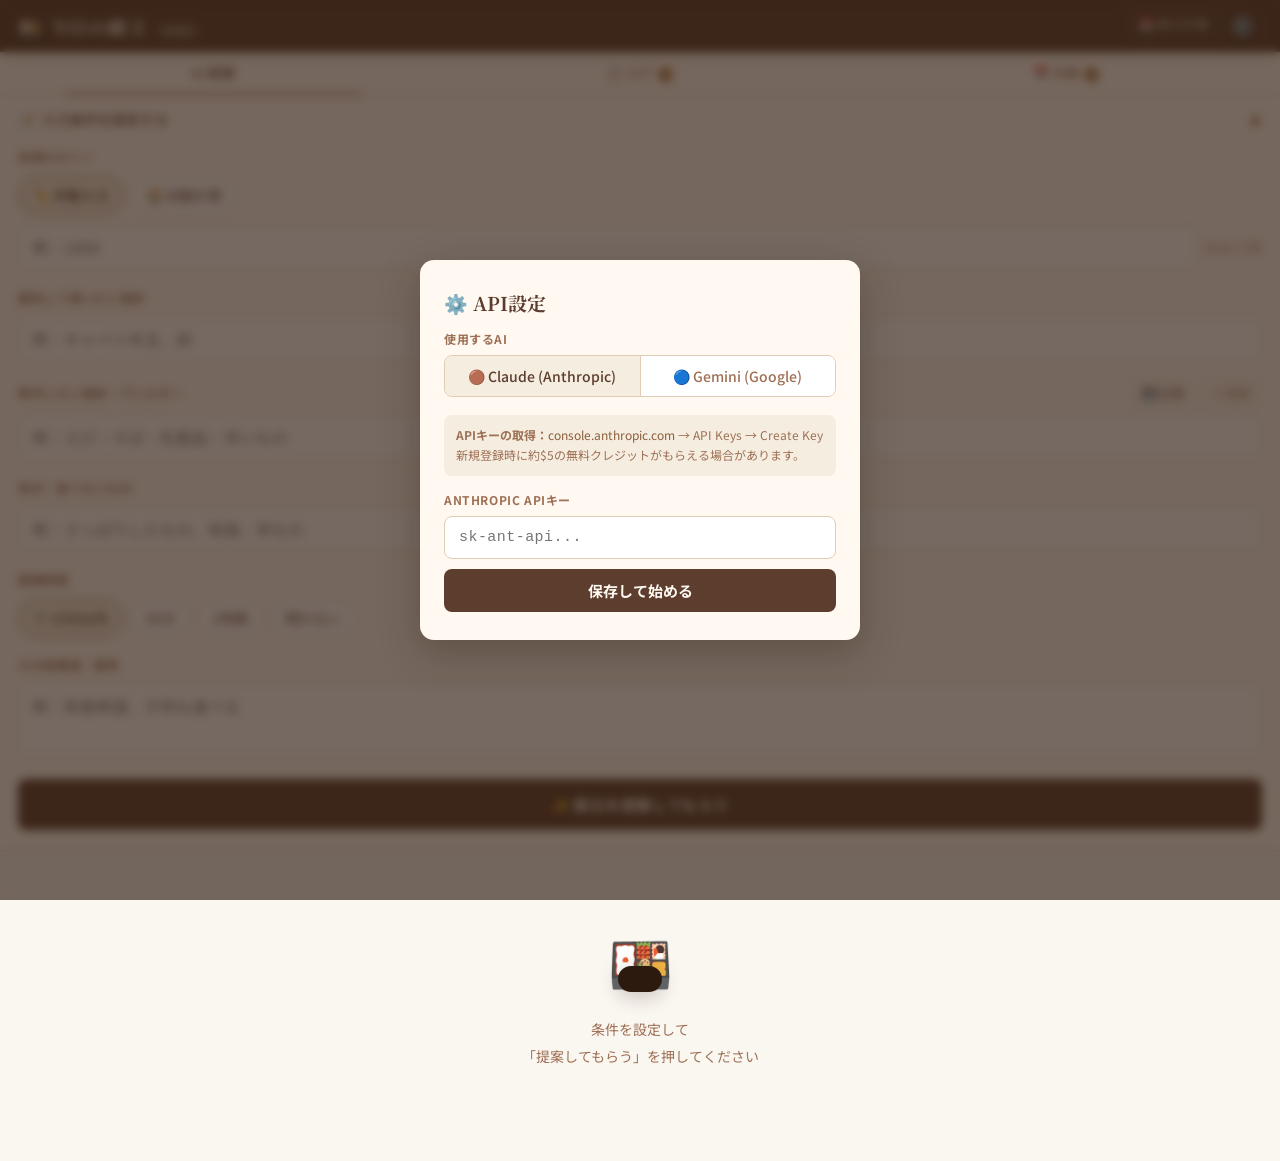
==== commit 2d9e68e0: "Add files via upload" ====
--- a/menu/index.html
+++ b/menu/index.html
@@ -166,6 +166,41 @@
 .log-del{flex-shrink:0;background:none;border:none;font-size:19px;color:var(--br5);padding:3px 5px;border-radius:5px;transition:color .2s;line-height:1}
 .log-del:hover{color:var(--acc)}
 .log-preview{font-size:12px;color:var(--txl);margin-top:5px;line-height:1.6}
+.log-del-btn{width:100%;padding:10px;border-radius:var(--rs);border:1.5px solid var(--accl);background:transparent;color:var(--acc);font-size:13px;font-weight:500;transition:all .2s;margin-top:4px}
+.log-del-btn:hover{background:#fdf0ed}
+.log-del-btn.locked{border-color:var(--border);color:var(--txl);cursor:default}
+.log-del-btn.locked:hover{background:transparent}
+.fav-btn{background:none;border:none;font-size:20px;line-height:1;padding:2px 4px;cursor:pointer;flex-shrink:0;transition:transform .15s}
+.fav-btn:active{transform:scale(1.3)}
+.fav-filter-btn{padding:7px 13px;font-size:13px;border-radius:20px;border:1.5px solid var(--border);background:#fff;color:var(--txl);cursor:pointer;white-space:nowrap;transition:all .18s;flex-shrink:0}
+.fav-filter-btn.active{border-color:#e8a000;background:#fff8e6;color:#8a5e00;font-weight:500}
+/* made count */
+.made-badge{display:inline-flex;align-items:center;gap:3px;font-size:11px;padding:2px 7px;border-radius:10px;background:#f0f7ff;color:#2a6496;border:1px solid #c8e0f5;white-space:nowrap}
+.card-actions{display:flex;flex-direction:column;gap:7px;margin-top:12px}
+.action-row{display:flex;gap:7px}
+.action-btn-sm{flex:1;padding:9px 6px;border-radius:var(--rs);font-size:13px;font-weight:500;border:1.5px solid var(--border);background:#fff;color:var(--txm);transition:all .18s;cursor:pointer}
+.action-btn-sm:hover{background:var(--cream)}
+.action-btn-sm.made{border-color:#6aacde;color:#2a6496;background:#f0f7ff}
+.action-btn-sm.made:hover{background:#d9ecf8}
+.action-btn-sm.regen{border-color:var(--br5);color:var(--br3)}
+.action-btn-sm.regen:hover{background:var(--cream)}
+.action-btn-sm.similar{border-color:var(--br3);color:var(--br2);background:var(--cream)}
+.action-btn-sm.similar:hover{background:var(--br6)}
+/* save modal */
+.save-modal-overlay{position:fixed;inset:0;z-index:9998;background:rgba(44,26,14,.55);display:flex;align-items:flex-end;justify-content:center;padding-bottom:env(safe-area-inset-bottom);backdrop-filter:blur(3px);animation:fadeIn .2s ease}
+.save-modal-overlay.hidden{display:none}
+.save-modal-box{background:var(--card);border-radius:var(--r) var(--r) 0 0;padding:24px 20px;width:100%;max-width:480px;box-shadow:0 -4px 24px rgba(44,26,14,.18);animation:slideUp .25s ease}
+.save-modal-box h3{font-family:var(--serif);font-size:17px;color:var(--br2);margin-bottom:6px}
+.save-modal-box p{font-size:13px;color:var(--txl);margin-bottom:18px;line-height:1.7}
+.save-modal-meal-name{font-weight:700;color:var(--br2)}
+.save-modal-btns{display:flex;flex-direction:column;gap:9px}
+.save-modal-btn{width:100%;padding:13px;border-radius:var(--rs);font-size:14px;font-weight:700;border:none;cursor:pointer;transition:all .18s}
+.save-modal-btn.overwrite{background:var(--br2);color:#fff9f2}
+.save-modal-btn.overwrite:hover{background:var(--br3)}
+.save-modal-btn.newlog{background:var(--cream);color:var(--br2);border:1.5px solid var(--br5)}
+.save-modal-btn.newlog:hover{background:var(--br6)}
+.save-modal-btn.cancel{background:transparent;color:var(--txl);border:1.5px solid var(--border)}
+.save-modal-btn.cancel:hover{background:var(--cream)}
 
 /* ===== PLAN PAGE ===== */
 .plan-section{padding:16px;border-bottom:1.5px solid var(--border)}
@@ -320,7 +355,12 @@
       </div>
 
       <div class="form-group">
-        <label class="form-label" for="exclude">除外したい食材・アレルギー</label>
+        <div style="display:flex;align-items:center;gap:8px;margin-bottom:9px;flex-wrap:wrap">
+          <label class="form-label" for="exclude" style="margin-bottom:0">除外したい食材・アレルギー</label>
+          <span id="excludeMemoBadge" style="font-size:11px;color:var(--txl);flex:1"></span>
+          <button type="button" onclick="saveExcludeMemo()" style="background:none;border:1.5px solid var(--border);border-radius:16px;padding:3px 10px;font-size:12px;color:var(--txm);cursor:pointer">💾 記憶</button>
+          <button type="button" onclick="clearExcludeMemo()" style="background:none;border:1.5px solid var(--border);border-radius:16px;padding:3px 10px;font-size:12px;color:var(--txl);cursor:pointer">✕ 削除</button>
+        </div>
         <input type="text" id="exclude" class="text-input" placeholder="例：えび・そば・乳製品・辛いもの">
       </div>
 
@@ -370,6 +410,8 @@
       <input type="search" class="search-input" id="logSearch" placeholder="🔍 料理名・材料・作り方で検索" oninput="onSearch()" autocomplete="off" spellcheck="false">
       <button class="search-clear" id="searchClear" onclick="clearSearch()">✕</button>
     </div>
+    <button class="fav-filter-btn" id="logFavFilter" onclick="toggleLogFavFilter()">⭐ お気に入り</button>
+    <button class="fav-filter-btn" id="logPlanFilter" onclick="toggleLogPlanFilter()">📅 計画中</button>
     <span class="search-hit" id="searchHit"></span>
   </div>
   <div class="log-list" id="logList"></div>
@@ -387,6 +429,7 @@
         <input type="search" class="search-input" id="planSearch" placeholder="🔍 献立名で絞り込む" oninput="renderPlanLogList()" autocomplete="off" spellcheck="false">
         <button class="search-clear" id="planSearchClear" onclick="clearPlanSearch()">✕</button>
       </div>
+      <button class="fav-filter-btn" id="planFavFilter" onclick="togglePlanFavFilter()">⭐ お気に入り</button>
     </div>
     <div class="plan-log-list" id="planLogList">
       <div class="log-empty" style="padding:20px 0"><div class="eico" style="font-size:30px">📋</div><p style="font-size:13px">ログに献立を保存すると<br>ここに表示されます</p></div>
@@ -419,6 +462,20 @@
 </div>
 
 <input type="file" id="importInput" accept=".html" style="display:none" onchange="handleImport(this)">
+
+<!-- ===== 保存選択モーダル ===== -->
+<div class="save-modal-overlay hidden" id="saveModal">
+  <div class="save-modal-box">
+    <h3>💾 保存方法を選択</h3>
+    <p id="saveModalDesc">この献立をどのように保存しますか？</p>
+    <div class="save-modal-btns">
+      <button class="save-modal-btn overwrite" onclick="doSaveModal('overwrite')">上書き保存</button>
+      <button class="save-modal-btn newlog"    onclick="doSaveModal('new')">新規保存（別の献立として追加）</button>
+      <button class="save-modal-btn cancel"    onclick="doSaveModal('cancel')">キャンセル</button>
+    </div>
+  </div>
+</div>
+
 <div class="toast" id="toast"></div>
 
 <script>
@@ -448,6 +505,7 @@
   renderLogs();
   toggleForm(true);
   loadInventory();
+  loadExcludeMemo();
 
   if (!keys[provider]) showApiModal();
 
@@ -703,6 +761,33 @@
 }
 
 var searchQuery='';
+var logFavOnly=false;
+var planFavOnly=false;
+var logPlanFirst=false;
+
+function toggleLogFavFilter(){
+  logFavOnly=!logFavOnly;
+  document.getElementById('logFavFilter').classList.toggle('active',logFavOnly);
+  renderLogs();
+}
+function togglePlanFavFilter(){
+  planFavOnly=!planFavOnly;
+  document.getElementById('planFavFilter').classList.toggle('active',planFavOnly);
+  renderPlanLogList();
+}
+function toggleLogPlanFilter(){
+  logPlanFirst=!logPlanFirst;
+  document.getElementById('logPlanFilter').classList.toggle('active',logPlanFirst);
+  renderLogs();
+}
+function toggleFavorite(id){
+  var entry=logs.find(function(l){return l.id===id;});
+  if(!entry)return;
+  entry.favorite=!entry.favorite;
+  persistLogs();
+  renderLogs();
+  showToast(entry.favorite?'⭐ お気に入りに追加しました':'お気に入りを解除しました', entry.favorite?'success':'');
+}
 function onSearch(){
   var input=document.getElementById('logSearch');
   searchQuery=input.value.trim();
@@ -733,43 +818,62 @@
 function renderLogs(){
   updateBadge();
   var list=document.getElementById('logList');var q=searchQuery;
-  var filtered=logs.filter(function(e){return matchesSearch(e,q);});
+  var filtered=logs.filter(function(e){
+    return matchesSearch(e,q)&&(!logFavOnly||e.favorite);
+  });
+
+  // 計画中を上に（選択順維持）、それ以外は保存日時順
+  if(logPlanFirst && planSelected.length>0){
+    var planIds=planSelected.map(function(s){return s.id;});
+    var inPlan=[], notInPlan=[];
+    filtered.forEach(function(e){
+      if(planIds.includes(e.id)) inPlan.push(e);
+      else notInPlan.push(e);
+    });
+    // 計画内は選択順に並べる
+    inPlan.sort(function(a,b){ return planIds.indexOf(a.id)-planIds.indexOf(b.id); });
+    filtered=inPlan.concat(notInPlan);
+  }
   var hitEl=document.getElementById('searchHit');
-  hitEl.textContent=q?filtered.length+'件ヒット':'';
+  hitEl.textContent=(q||logFavOnly)?filtered.length+'件':'';
   if(logs.length===0){list.innerHTML='<div class="log-empty"><div class="eico">📋</div><p>まだ保存した献立はありません。<br>提案画面から「ログに保存」してください。</p></div>';return;}
-  if(filtered.length===0){list.innerHTML='<div class="log-empty"><div class="eico">🔍</div><p>「'+esc(q)+'」に一致する献立が<br>見つかりませんでした。</p></div>';return;}
+  if(filtered.length===0){list.innerHTML='<div class="log-empty"><div class="eico">🔍</div><p>条件に一致する献立が<br>見つかりませんでした。</p></div>';return;}
   list.innerHTML='';
-  filtered.forEach(function(entry, fi){
+  filtered.forEach(function(entry,fi){
     var realIdx=logs.indexOf(entry);
     var d=new Date(entry.savedAt);
     var ds=d.getFullYear()+'/'+(String(d.getMonth()+1).padStart(2,'0'))+'/'+String(d.getDate()).padStart(2,'0');
     var cardId='lcard-'+realIdx;
-
+    var isFav=!!entry.favorite;
+    var isPlanned=planSelected.some(function(s){return s.id===entry.id;});
     var card=document.createElement('div');
     card.className='meal-card';
+    if(isPlanned&&logPlanFirst) card.style.borderColor='var(--br3)';
     card.style.animationDelay=(fi*0.05)+'s';
-
-    // 材料HTML
     var ingrHtml='';
     if(entry.ingredients&&entry.ingredients.length){
       ingrHtml='<div class="sec-title">材料</div><div class="chips">'
-        +entry.ingredients.map(function(x){return'<span class="chip">'+highlight(ingrLabel(x),q)+'</span>';}).join('')
-        +'</div>';
+        +entry.ingredients.map(function(x){return'<span class="chip">'+highlight(ingrLabel(x),q)+'</span>';}).join('')+'</div>';
     }
-    // 手順HTML
     var stepsHtml='';
     if(entry.steps&&entry.steps.length){
       stepsHtml='<div class="sec-title">作り方</div><div class="steps-list">'
         +entry.steps.map(function(s,si){
           return'<div class="step-row"><div class="step-num">'+(si+1)+'</div><div>'+highlight(esc(s),q)+'</div></div>';
-        }).join('')
-        +'</div>';
+        }).join('')+'</div>';
     }
-
+    var delBtn=isFav
+      ?'<button class="log-del-btn locked">⭐ お気に入り中は削除できません</button>'
+      :'<button class="log-del-btn" onclick="deleteLog('+realIdx+')">🗑 このログを削除</button>';
+    var madeLabel = entry.madeCount
+      ? '<span class="made-badge">🍳 '+entry.madeCount+'回作った'+(entry.lastMadeAt?' · '+new Date(entry.lastMadeAt).toLocaleDateString('ja-JP'):'')+'</span>'
+      : '';
     card.innerHTML=
       '<div class="meal-head" onclick="toggleLogCard(\''+cardId+'\')">'
+        +'<button class="fav-btn" onclick="event.stopPropagation();toggleFavorite(\''+entry.id+'\')" title="お気に入り">'+(isFav?'⭐':'☆')+'</button>'
         +'<div class="meal-title">'+highlight(entry.name,q)+'</div>'
         +'<div class="meal-badges">'
+          +(isPlanned?'<span class="badge" style="background:var(--br6);color:var(--br2)">📅 計画中</span>':'')
           +(entry.category?'<span class="badge cat">'+esc(entry.category)+'</span>':'')
           +(entry.calories?'<span class="badge">'+entry.calories+'kcal</span>':'')
           +(entry.cookTime?'<span class="badge">⏱ '+esc(entry.cookTime)+'</span>':'')
@@ -780,9 +884,16 @@
       +'<div class="meal-body" id="'+cardId+'">'
         +'<div class="meal-inner">'
           +(entry.description?'<p class="meal-desc">'+highlight(esc(entry.description),q)+'</p>':'')
-          +ingrHtml
-          +stepsHtml
-          +'<button class="log-del-btn" onclick="deleteLog('+realIdx+')">🗑 このログを削除</button>'
+          +ingrHtml+stepsHtml
+          +'<div class="card-actions">'
+            +(madeLabel?'<div>'+madeLabel+'</div>':'')
+            +'<div class="action-row">'
+              +'<button class="action-btn-sm made" onclick="incrementMade(\''+entry.id+'\')">🍳 作った！</button>'
+              +'<button class="action-btn-sm regen" onclick="convertLogFormat(\''+entry.id+'\')">🔄 形式変換</button>'
+              +'<button class="action-btn-sm similar" onclick="suggestSimilar(\''+entry.id+'\')">✨ 類似提案</button>'
+            +'</div>'
+            +delBtn
+          +'</div>'
         +'</div>'
       +'</div>';
     list.appendChild(card);
@@ -816,7 +927,9 @@
   var q=(document.getElementById('planSearch').value||'').trim().toLowerCase();
   document.getElementById('planSearchClear').classList.toggle('show', q.length>0);
   var container=document.getElementById('planLogList');
-  var filtered=logs.filter(function(e){return !q||(e.name||'').toLowerCase().includes(q);});
+  var filtered=logs.filter(function(e){
+    return (!q||(e.name||'').toLowerCase().includes(q))&&(!planFavOnly||e.favorite);
+  });
   if(logs.length===0){
     container.innerHTML='<div class="log-empty" style="padding:20px 0"><div class="eico" style="font-size:30px">📋</div><p style="font-size:13px">ログに献立を保存すると<br>ここに表示されます</p></div>';
     return;
@@ -831,6 +944,7 @@
     var item=document.createElement('div');
     item.className='plan-log-item'+(isSelected?' selected':'');
     item.innerHTML='<div class="plan-log-check">✓</div>'
+      +(entry.favorite?'<span style="font-size:15px;flex-shrink:0">⭐</span>':'')
       +'<div class="plan-log-name">'+esc(entry.name)+'</div>'
       +'<div class="plan-log-meta">'+(entry.category||'')+(entry.calories?' · '+entry.calories+'kcal':'')+'</div>';
     item.addEventListener('click', function(){ togglePlanItem(entry); });
@@ -938,7 +1052,150 @@
   showToast(planSelected.length+'品・材料'+ingrSet.length+'種を送信しました','success');
 }
 
-/* ===== EXPORT JSON ===== */
+/* ===== 作った！カウント ===== */
+function incrementMade(logId) {
+  var entry = logs.find(function(l){ return l.id === logId; });
+  if (!entry) return;
+  entry.madeCount = (entry.madeCount || 0) + 1;
+  entry.lastMadeAt = new Date().toISOString();
+  persistLogs();
+  renderLogs();
+  showToast('🍳 「'+entry.name+'」を作った！（'+entry.madeCount+'回目）', 'success');
+}
+
+/* ===== 保存モーダル ===== */
+var _saveModalCallback = null;
+function openSaveModal(mealName, callback) {
+  var desc = document.getElementById('saveModalDesc');
+  desc.innerHTML = '「<span class="save-modal-meal-name">'+esc(mealName)+'</span>」をどのように保存しますか？';
+  _saveModalCallback = callback;
+  document.getElementById('saveModal').classList.remove('hidden');
+}
+function doSaveModal(choice) {
+  document.getElementById('saveModal').classList.add('hidden');
+  if (_saveModalCallback) { _saveModalCallback(choice); _saveModalCallback = null; }
+}
+document.addEventListener('DOMContentLoaded', function(){
+  document.getElementById('saveModal').addEventListener('click', function(e){
+    if (e.target === this) doSaveModal('cancel');
+  });
+});
+
+/* ===== データ変換（AIなし） ===== */
+function convertIngrToObject(x) {
+  if (!x) return { name: '', amount: '' };
+  if (typeof x === 'object' && x.name !== undefined) return x;
+  // "豚こま肉 300g" → { name:"豚こま肉", amount:"300g" }
+  var str = String(x).trim();
+  var m = str.match(/^(.+?)\s+([\d\/\.]+\s*[a-zA-Zぁ-ん一-龯々〆〤個本枚枚玉袋缶パックカップ大さじ小さじ少々適量]+.*)$/);
+  if (m) return { name: m[1].trim(), amount: m[2].trim() };
+  return { name: str, amount: '' };
+}
+
+function convertLogFormat(logId) {
+  var entry = logs.find(function(l){ return l.id === logId; });
+  if (!entry) return;
+  var converted = Object.assign({}, entry, {
+    ingredients: (entry.ingredients || []).map(convertIngrToObject),
+    ingredientLabels: (entry.ingredients || []).map(function(x){ return ingrLabel(convertIngrToObject(x)); })
+  });
+  openSaveModal(entry.name + '（形式変換）', function(choice) {
+    if (choice === 'cancel') return;
+    if (choice === 'overwrite') {
+      var idx = logs.findIndex(function(l){ return l.id === logId; });
+      logs[idx] = converted;
+      persistLogs(); renderLogs();
+      showToast('データ形式を変換して上書きしました', 'success');
+    } else {
+      converted.id = Date.now()+'_'+Math.random().toString(36).slice(2,6);
+      converted.savedAt = new Date().toISOString();
+      converted.madeCount = 0;
+      logs.unshift(converted);
+      persistLogs(); renderLogs();
+      showToast('変換済みデータを新規保存しました', 'success');
+    }
+  });
+}
+
+/* ===== 類似献立の再提案 ===== */
+var _pendingSimilarMeal = null;
+
+async function suggestSimilar(logId) {
+  var entry = logs.find(function(l){ return l.id === logId; });
+  if (!entry) return;
+  if (!keys[provider]) { showApiModal(); return; }
+
+  showToast('🔄 類似献立を考えています…');
+
+  var prompt = 'あなたはプロの栄養士です。以下の献立の類似献立を1品だけ提案してください。'
+    + '\n\n元の献立：\n- 料理名：'+entry.name
+    + '\n- カテゴリ：'+(entry.category||'')
+    + '\n- 材料：'+ingrNames(entry.ingredients).join('、')
+    + '\n- 説明：'+(entry.description||'')
+    + '\n\n「'+entry.name+'」に似た系統だが別の料理を1品提案してください。'
+    + '\n\n必ず以下のJSON形式のみで出力してください（説明文・Markdownコードブロック不要）：'
+    + '\n{"name":"料理名","category":"朝食/昼食/夕食/おやつ","calories":数値,"cookTime":"XX分","description":"2〜3文の説明","ingredients":[{"name":"材料名","amount":"分量"}],"steps":["手順1","手順2"]}';
+
+  try {
+    var rawText = provider === 'gemini' ? await callGemini(prompt) : await callAnthropic(prompt);
+    var clean = rawText.replace(/```json\s*/g,'').replace(/```\s*/g,'').trim();
+    var meal = JSON.parse(clean);
+    if (!meal.name) throw new Error('提案が取得できませんでした');
+
+    _pendingSimilarMeal = meal;
+    openSaveModal('類似提案：' + meal.name, function(choice) {
+      if (choice === 'cancel') { _pendingSimilarMeal = null; return; }
+      var newEntry = {
+        id: Date.now()+'_'+Math.random().toString(36).slice(2,6),
+        mealRef: makeMealRef(meal),
+        name: meal.name, category: meal.category||'', calories: meal.calories||'',
+        cookTime: meal.cookTime||'', description: meal.description||'',
+        ingredients: meal.ingredients||[], steps: meal.steps||[],
+        savedAt: new Date().toISOString(), madeCount: 0
+      };
+      if (choice === 'overwrite') {
+        var idx = logs.findIndex(function(l){ return l.id === logId; });
+        newEntry.id = logId;
+        newEntry.savedAt = entry.savedAt;
+        newEntry.favorite = entry.favorite;
+        newEntry.madeCount = entry.madeCount || 0;
+        logs[idx] = newEntry;
+        showToast('「'+meal.name+'」で上書き保存しました', 'success');
+      } else {
+        logs.unshift(newEntry);
+        showToast('「'+meal.name+'」を新規保存しました', 'success');
+      }
+      persistLogs(); renderLogs();
+      _pendingSimilarMeal = null;
+    });
+  } catch(e) {
+    showToast('類似提案エラー：'+e.message, 'error');
+  }
+}
+
+
+/* ===== 除外食材メモリー ===== */
+function loadExcludeMemo() {
+  var memo = localStorage.getItem('menuExcludeMemo') || '';
+  if (memo) {
+    document.getElementById('exclude').value = memo;
+    document.getElementById('excludeMemoBadge').textContent = '記憶済み';
+  }
+}
+function saveExcludeMemo() {
+  var val = document.getElementById('exclude').value.trim();
+  if (!val) { showToast('除外食材を入力してから記憶してください'); return; }
+  localStorage.setItem('menuExcludeMemo', val);
+  document.getElementById('excludeMemoBadge').textContent = '記憶済み';
+  showToast('除外食材を記憶しました', 'success');
+}
+function clearExcludeMemo() {
+  localStorage.removeItem('menuExcludeMemo');
+  document.getElementById('exclude').value = '';
+  document.getElementById('excludeMemoBadge').textContent = '';
+  showToast('除外食材の記憶を削除しました');
+}
+
 function exportJson(){
   if(logs.length===0){showToast('エクスポートするログがありません');return;}
   var blob=new Blob([JSON.stringify(logs,null,2)],{type:'application/json;charset=utf-8'});
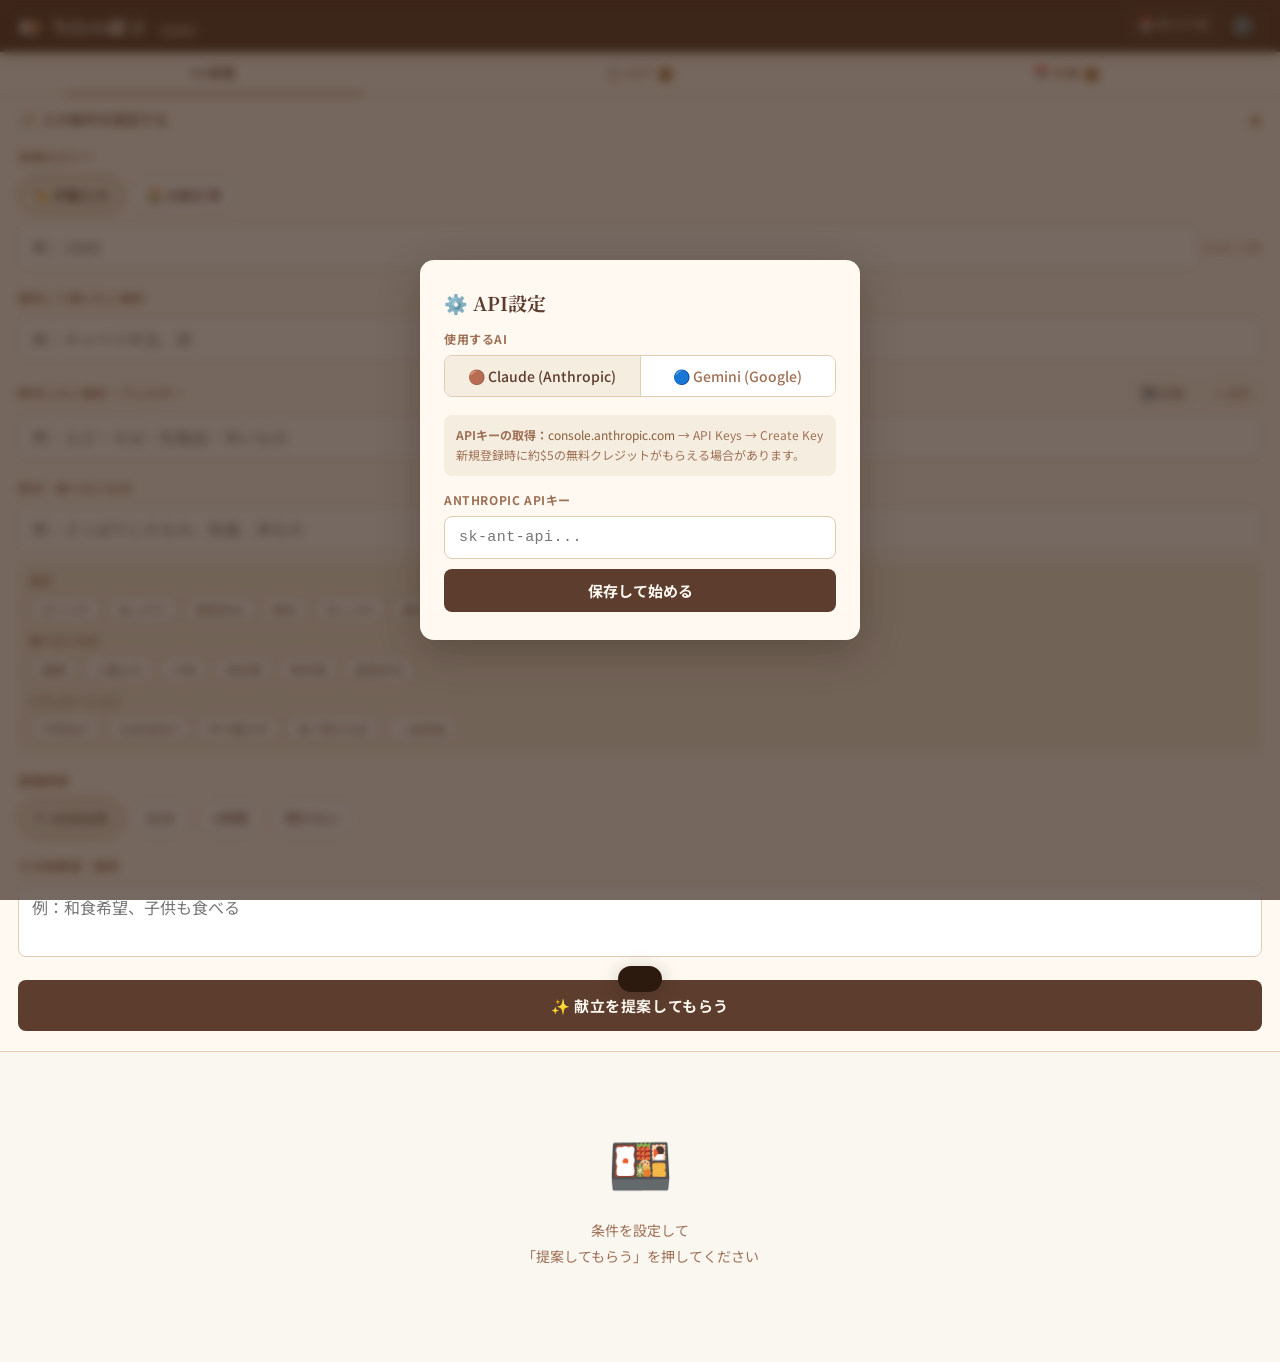
==== commit 2ab66028: "Add files via upload" ====
--- a/menu/index.html
+++ b/menu/index.html
@@ -82,6 +82,15 @@
 .auto-fields input,.auto-fields select{flex:1;min-width:90px;padding:9px 11px;border:1.5px solid var(--border);border-radius:var(--rs);background:#fff;color:var(--txt);outline:none;transition:border-color .2s}
 .auto-fields input:focus,.auto-fields select:focus{border-color:var(--br4)}
 .cal-result{width:100%;font-size:13px;color:var(--grn);font-weight:500;padding:2px 0}
+/* テンプレボタン */
+.template-area{margin-top:10px;padding:10px 12px;background:var(--cream);border-radius:var(--rs)}
+.template-cat{margin-bottom:8px}
+.template-cat:last-child{margin-bottom:0}
+.template-cat-label{font-size:11px;font-weight:700;color:var(--txl);letter-spacing:.04em;margin-bottom:5px}
+.template-pills{display:flex;flex-wrap:wrap;gap:5px}
+.template-pill{font-size:12px;padding:5px 11px;border-radius:14px;border:1.5px solid var(--br5);background:#fff;color:var(--br3);cursor:pointer;transition:all .15s;white-space:nowrap}
+.template-pill:hover{background:var(--br6)}
+.template-pill.used{background:var(--br3);color:#fff;border-color:var(--br3)}
 .cal-manual-row{display:flex;align-items:center;gap:9px;margin-top:10px}
 .cal-manual-row input{flex:1;padding:10px 13px;border:1.5px solid var(--border);border-radius:var(--rs);background:#fff;color:var(--txt);outline:none;font-family:var(--sans);transition:border-color .2s}
 .cal-manual-row input:focus{border-color:var(--br4)}
@@ -367,6 +376,42 @@
       <div class="form-group">
         <label class="form-label" for="mood">気分・食べたいもの</label>
         <input type="text" id="mood" class="text-input" placeholder="例：さっぱりしたもの、和食、丼もの">
+        <div class="template-area">
+          <div class="template-cat">
+            <div class="template-cat-label">気分</div>
+            <div class="template-pills" data-cat="気分">
+              <button type="button" class="template-pill" onclick="addTemplate(this,'がっつり')">がっつり</button>
+              <button type="button" class="template-pill" onclick="addTemplate(this,'あっさり')">あっさり</button>
+              <button type="button" class="template-pill" onclick="addTemplate(this,'野菜多め')">野菜多め</button>
+              <button type="button" class="template-pill" onclick="addTemplate(this,'節約')">節約</button>
+              <button type="button" class="template-pill" onclick="addTemplate(this,'おしゃれ')">おしゃれ</button>
+              <button type="button" class="template-pill" onclick="addTemplate(this,'疲れてる')">疲れてる</button>
+              <button type="button" class="template-pill" onclick="addTemplate(this,'温まりたい')">温まりたい</button>
+              <button type="button" class="template-pill" onclick="addTemplate(this,'スタミナ')">スタミナ</button>
+            </div>
+          </div>
+          <div class="template-cat">
+            <div class="template-cat-label">食べたいもの</div>
+            <div class="template-pills" data-cat="食べたいもの">
+              <button type="button" class="template-pill" onclick="addTemplate(this,'麺類')">麺類</button>
+              <button type="button" class="template-pill" onclick="addTemplate(this,'ご飯もの')">ご飯もの</button>
+              <button type="button" class="template-pill" onclick="addTemplate(this,'汁物')">汁物</button>
+              <button type="button" class="template-pill" onclick="addTemplate(this,'肉料理')">肉料理</button>
+              <button type="button" class="template-pill" onclick="addTemplate(this,'魚料理')">魚料理</button>
+              <button type="button" class="template-pill" onclick="addTemplate(this,'副菜多め')">副菜多め</button>
+            </div>
+          </div>
+          <div class="template-cat">
+            <div class="template-cat-label">シチュエーション</div>
+            <div class="template-pills" data-cat="シチュエーション">
+              <button type="button" class="template-pill" onclick="addTemplate(this,'子供向け')">子供向け</button>
+              <button type="button" class="template-pill" onclick="addTemplate(this,'お弁当向け')">お弁当向け</button>
+              <button type="button" class="template-pill" onclick="addTemplate(this,'作り置き可')">作り置き可</button>
+              <button type="button" class="template-pill" onclick="addTemplate(this,'洗い物少なめ')">洗い物少なめ</button>
+              <button type="button" class="template-pill" onclick="addTemplate(this,'一皿完結')">一皿完結</button>
+            </div>
+          </div>
+        </div>
       </div>
 
       <div class="form-group">
@@ -624,7 +669,27 @@
   showToast('在庫一覧を更新しました', 'success');
 }
 
-/* ===== CALORIE ===== */
+/* ===== テンプレ追加（トグル式） ===== */
+function addTemplate(btn, text) {
+  var input = document.getElementById('mood');
+  var current = input.value;
+  var isUsed = btn.classList.contains('used');
+
+  if (isUsed) {
+    // 取り消し：単語＋直後の読点を除去
+    var re = new RegExp('(^|、)\\s*'+text.replace(/[.*+?^${}()|[\]\\]/g,'\\$&')+'\\s*(?=、|$)');
+    current = current.replace(re, function(m, p1){ return p1==='、' ? '' : ''; });
+    current = current.replace(/^、+/, '').replace(/、+$/, '').replace(/、、+/g, '、');
+    btn.classList.remove('used');
+  } else {
+    current = current.trim();
+    current = current ? current + '、' + text : text;
+    btn.classList.add('used');
+  }
+  input.value = current;
+}
+
+
 function onCalModeChange() {
   var isAuto = document.querySelector('input[name="calMode"]:checked').value==='auto';
   document.getElementById('calManualArea').style.display = isAuto ? 'none' : 'block';
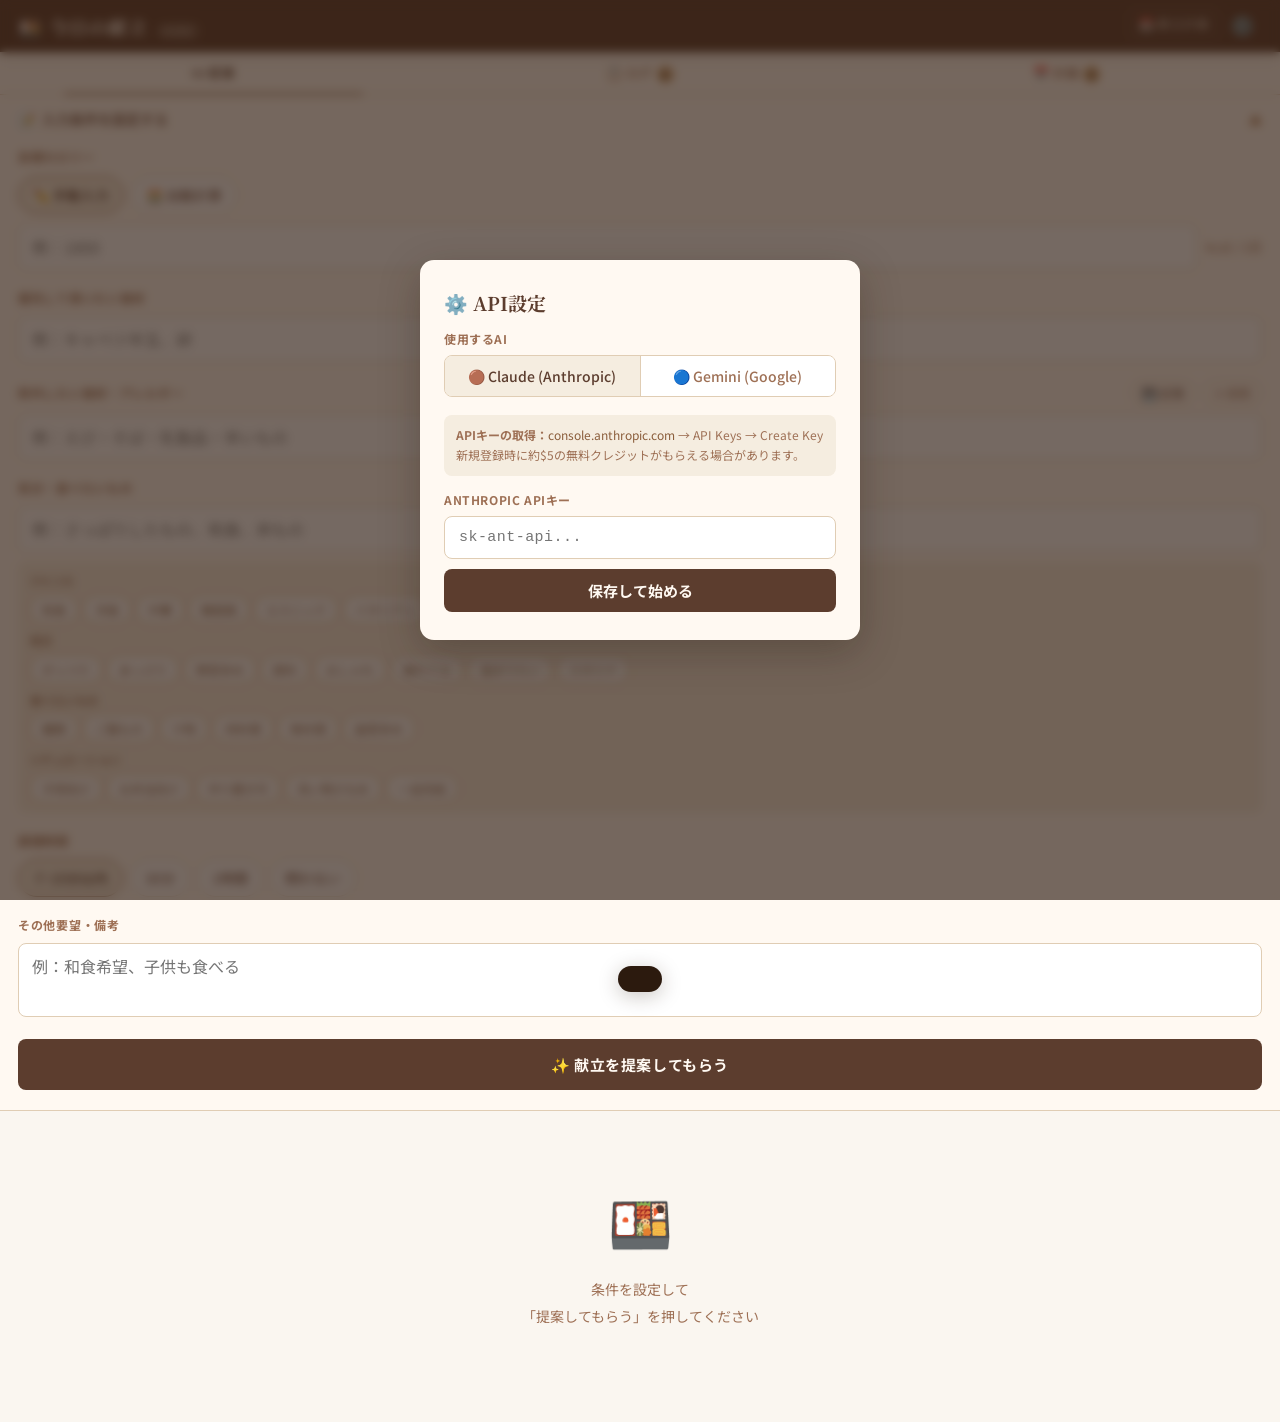
==== commit 116f030a: "Add files via upload" ====
--- a/menu/index.html
+++ b/menu/index.html
@@ -103,11 +103,7 @@
 .suggest-btn:disabled{opacity:.5;transform:none;cursor:not-allowed}
 
 /* 在庫エリア */
-.inventory-panel{background:var(--cream);border-radius:var(--rs);padding:10px 13px;margin-top:10px}
-.inventory-scroll{max-height:100px;overflow-y:auto;margin-top:6px}
-.inventory-chips{display:flex;flex-wrap:wrap;gap:5px}
-.inv-chip{font-size:12px;padding:3px 9px;background:#fff;border:1px solid var(--border);border-radius:14px;color:var(--txm)}
-.inventory-none{font-size:13px;color:var(--txl)}
+.inventory-scroll{max-height:110px;overflow-y:auto}
 
 /* ===== RESULT ===== */
 .result-area{padding:16px}
@@ -351,10 +347,9 @@
           <span id="inventoryUpdatedAt" style="font-size:11px;color:var(--txl);flex:1"></span>
           <button onclick="refreshInventory()" style="background:none;border:1.5px solid var(--border);border-radius:16px;padding:3px 10px;font-size:12px;color:var(--txm);cursor:pointer">🔄 更新</button>
         </div>
-        <div class="inventory-panel">
-          <div class="inventory-scroll">
-            <div class="inventory-chips" id="inventoryChips"></div>
-          </div>
+        <div style="font-size:11px;color:var(--txl);margin-bottom:7px">タップで「優先食材」に追加</div>
+        <div class="inventory-scroll" style="max-height:110px;overflow-y:auto">
+          <div class="template-pills" id="inventoryChips"></div>
         </div>
       </div>
 
@@ -377,6 +372,17 @@
         <label class="form-label" for="mood">気分・食べたいもの</label>
         <input type="text" id="mood" class="text-input" placeholder="例：さっぱりしたもの、和食、丼もの">
         <div class="template-area">
+          <div class="template-cat">
+            <div class="template-cat-label">ジャンル</div>
+            <div class="template-pills" data-cat="ジャンル">
+              <button type="button" class="template-pill" onclick="addTemplate(this,'和食')">和食</button>
+              <button type="button" class="template-pill" onclick="addTemplate(this,'洋食')">洋食</button>
+              <button type="button" class="template-pill" onclick="addTemplate(this,'中華')">中華</button>
+              <button type="button" class="template-pill" onclick="addTemplate(this,'韓国風')">韓国風</button>
+              <button type="button" class="template-pill" onclick="addTemplate(this,'エスニック')">エスニック</button>
+              <button type="button" class="template-pill" onclick="addTemplate(this,'イタリアン')">イタリアン</button>
+            </div>
+          </div>
           <div class="template-cat">
             <div class="template-cat-label">気分</div>
             <div class="template-pills" data-cat="気分">
@@ -658,7 +664,11 @@
     } else {
       updatedEl.textContent = '';
     }
-    chips.innerHTML = inv.ingredients.map(function(x){ return '<span class="inv-chip">'+esc(x)+'</span>'; }).join('');
+    // タップで優先食材欄に追記するボタンとして生成
+    chips.innerHTML = inv.ingredients.map(function(x){
+      var name = typeof x === 'object' ? (x.name||'') : String(x);
+      return '<button type="button" class="template-pill" onclick="addPriorityIngr(this,\''+esc(name)+'\')">'+esc(name)+'</button>';
+    }).join('');
   } else {
     group.style.display = 'none';
   }
@@ -689,6 +699,23 @@
   input.value = current;
 }
 
+/* ===== 在庫→優先食材追記（トグル式） ===== */
+function addPriorityIngr(btn, name) {
+  var input = document.getElementById('priorityIngr');
+  var current = input.value;
+  var isUsed = btn.classList.contains('used');
+  if (isUsed) {
+    var re = new RegExp('(^|、)\\s*'+name.replace(/[.*+?^${}()|[\]\\]/g,'\\$&')+'\\s*(?=、|$)');
+    current = current.replace(re, function(m, p1){ return p1==='、' ? '' : ''; });
+    current = current.replace(/^、+/, '').replace(/、+$/, '').replace(/、、+/g, '、');
+    btn.classList.remove('used');
+  } else {
+    current = current.trim();
+    current = current ? current + '、' + name : name;
+    btn.classList.add('used');
+  }
+  input.value = current;
+}
 
 function onCalModeChange() {
   var isAuto = document.querySelector('input[name="calMode"]:checked').value==='auto';
@@ -721,6 +748,15 @@
 
   var inv = ingrNames(readInventory().ingredients);
 
+  // 直近14日以内に「作った！」を押した料理を取得
+  var recentMeals = [];
+  var cutoff = Date.now() - 14 * 24 * 60 * 60 * 1000;
+  logs.forEach(function(l){
+    if (l.lastMadeAt && new Date(l.lastMadeAt).getTime() > cutoff) {
+      recentMeals.push(l.name);
+    }
+  });
+
   return 'あなたはプロの栄養士です。以下の条件で本日の献立を3〜5品提案してください。\n\n【条件】\n- 目標カロリー: '+calorie+'\n'
     +(inv.length?'- 現在の在庫食材: '+inv.join('、')+'\n':'')
     +(priority?'- 優先して使いたい食材: '+priority+'\n':'')
@@ -728,6 +764,8 @@
     +(mood?'- 気分・希望: '+mood+'\n':'')
     +'- 調理時間: '+cookTime+'\n'
     +(notes?'- その他要望: '+notes+'\n':'')
+    +(recentMeals.length?'- 最近作った料理（できれば重複を避けてください）: '+recentMeals.join('、')+'\n':'')
+    +'\n【提案のコツ】\n- 定番料理と少し珍しい料理を混ぜて提案してください\n- 同じ食材でも調理法を変えてバリエーションを出してください\n- 単調にならないよう、提案の組み合わせに変化をつけてください\n'
     +'\n必ず以下のJSON形式のみで出力してください（説明文・Markdownコードブロック不要）：\n{"meals":[{"name":"料理名","category":"朝食/昼食/夕食/おやつ","calories":数値,"cookTime":"XX分","description":"2〜3文の説明","ingredients":[{"name":"材料名","amount":"分量"}],"steps":["手順1","手順2"]}]}';
 }
 
